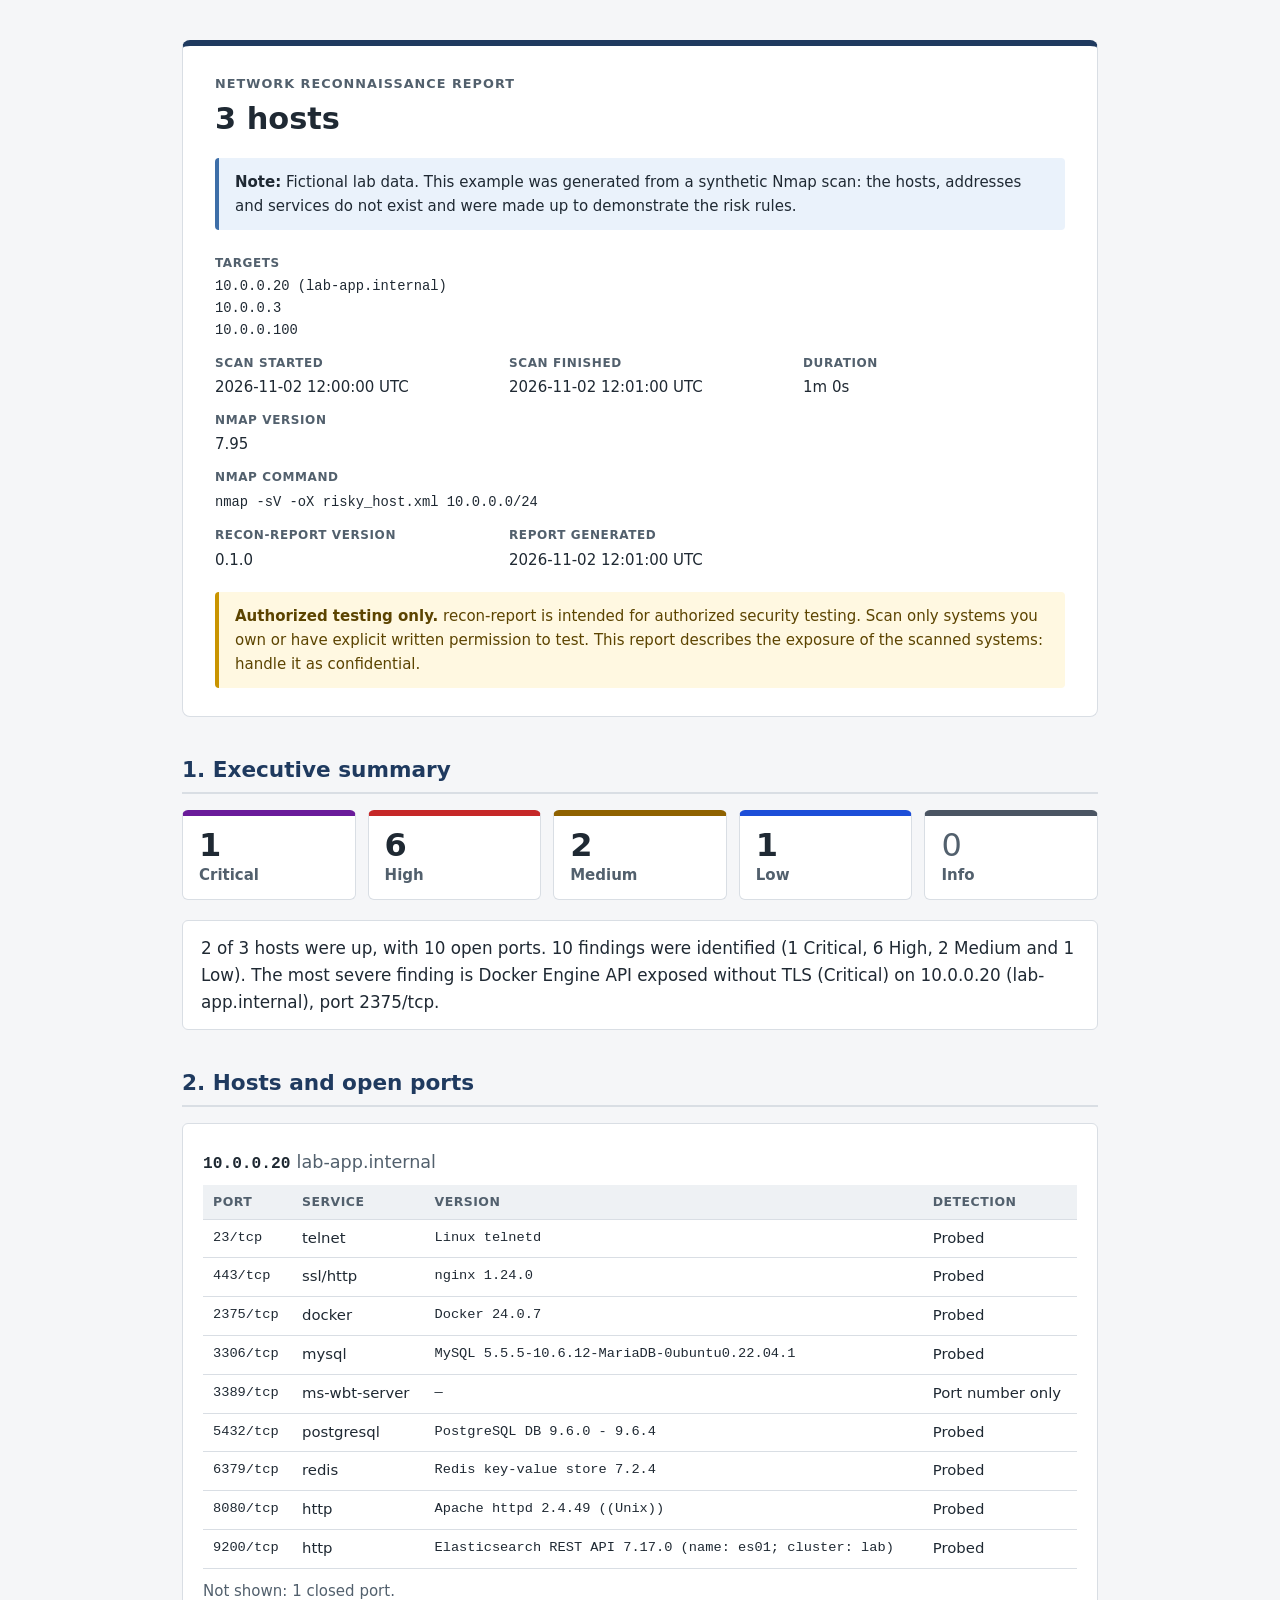
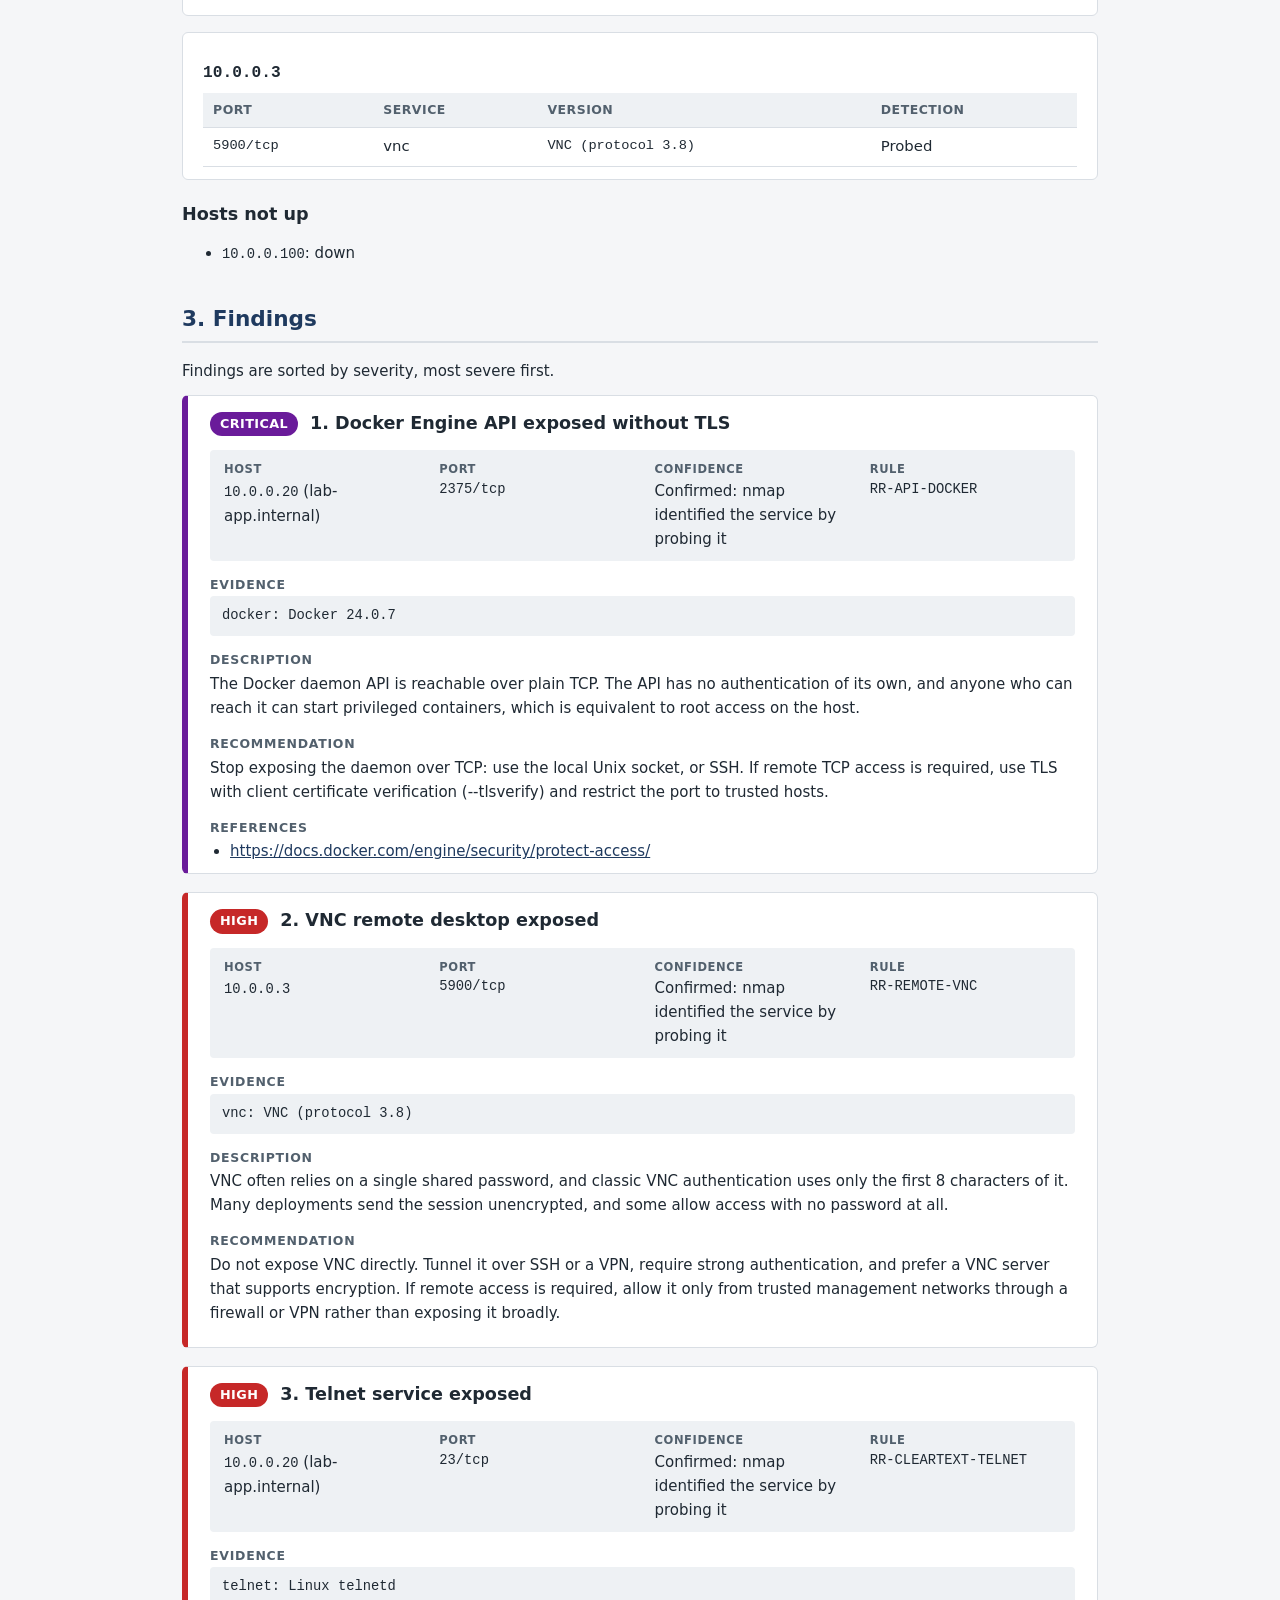
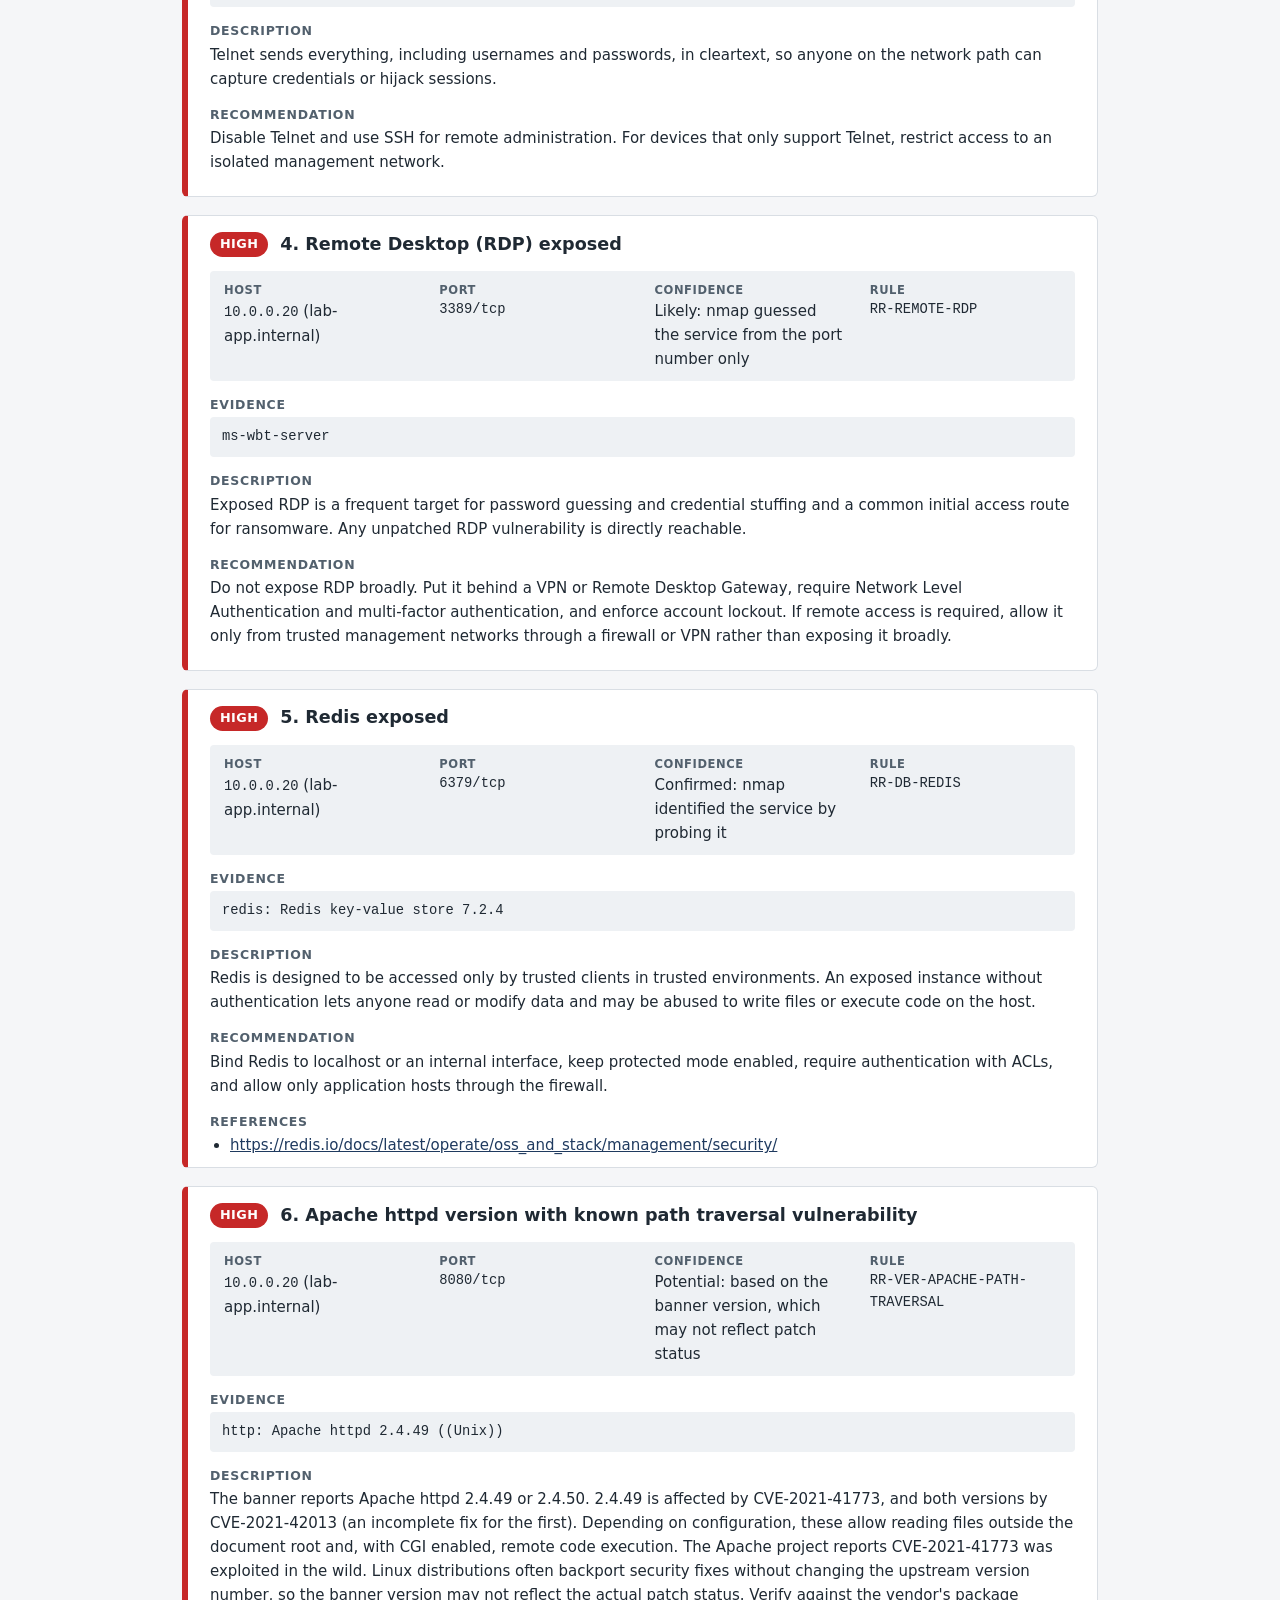
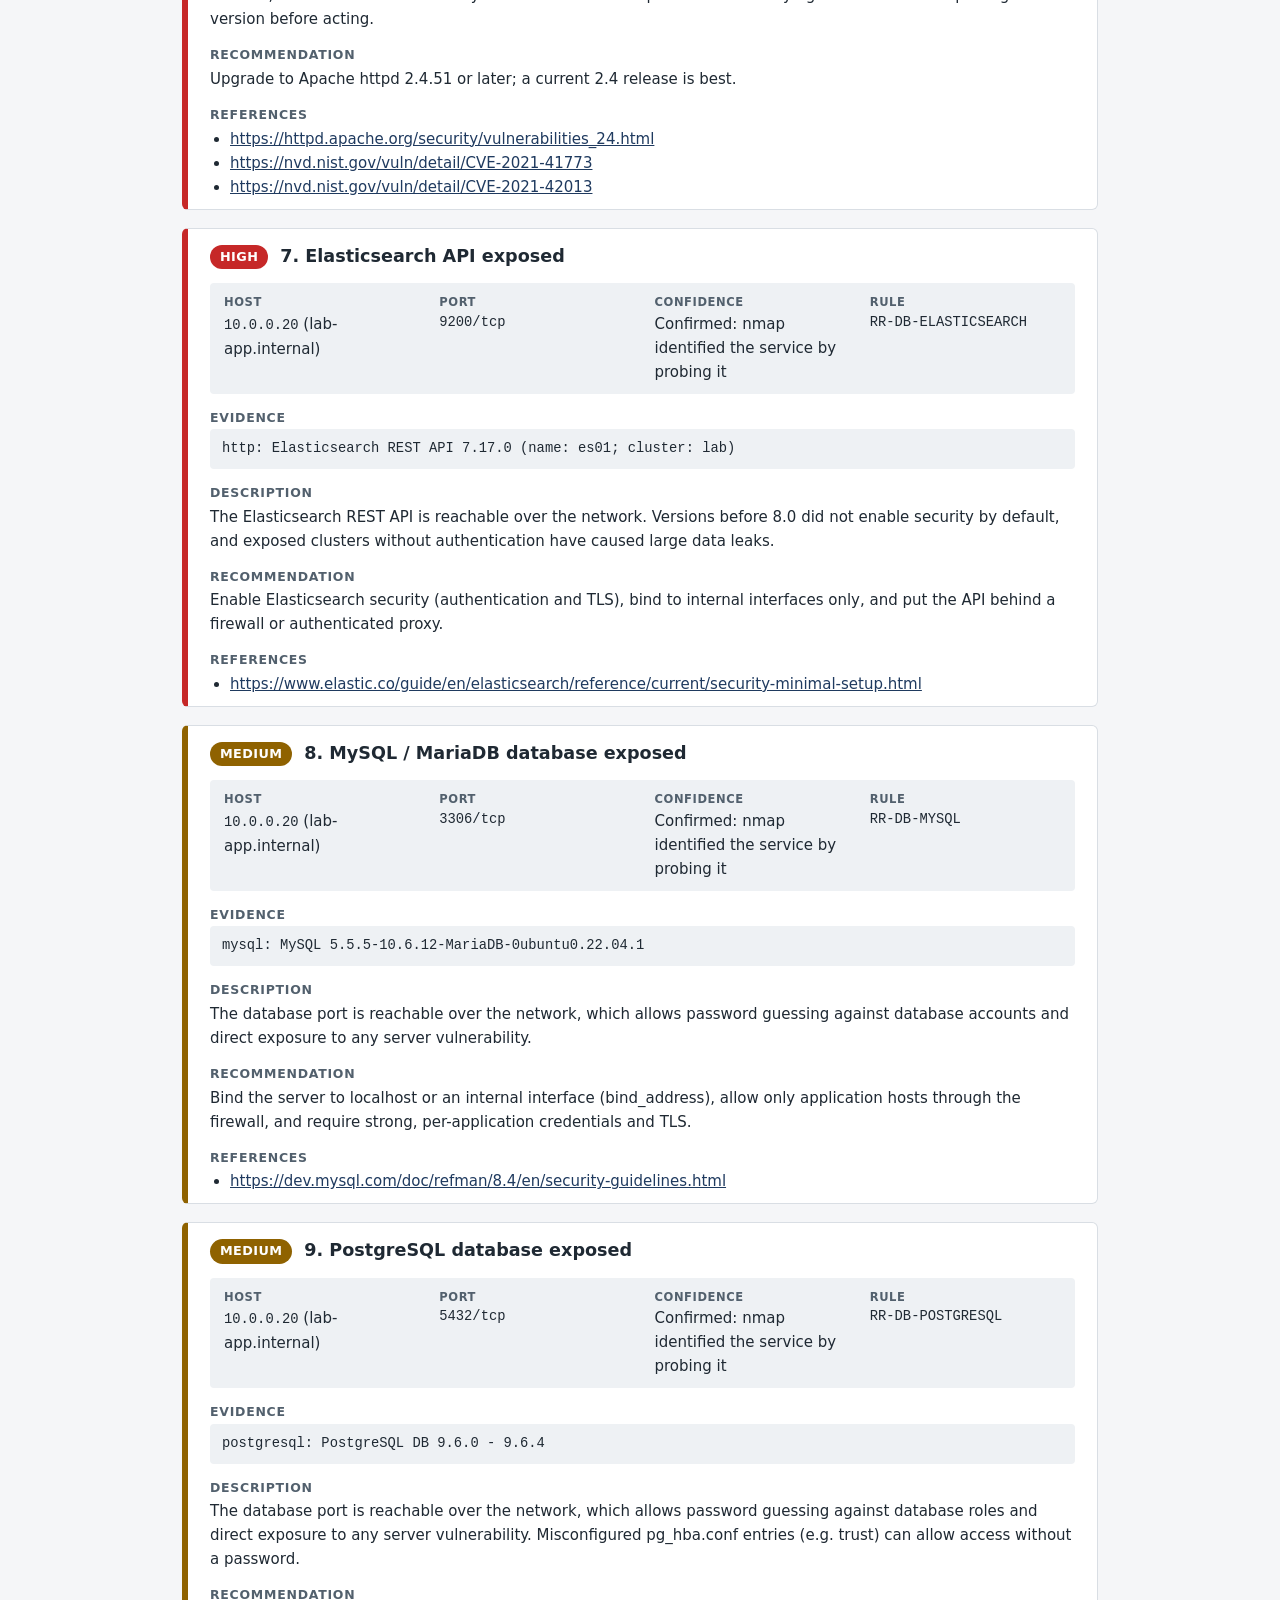
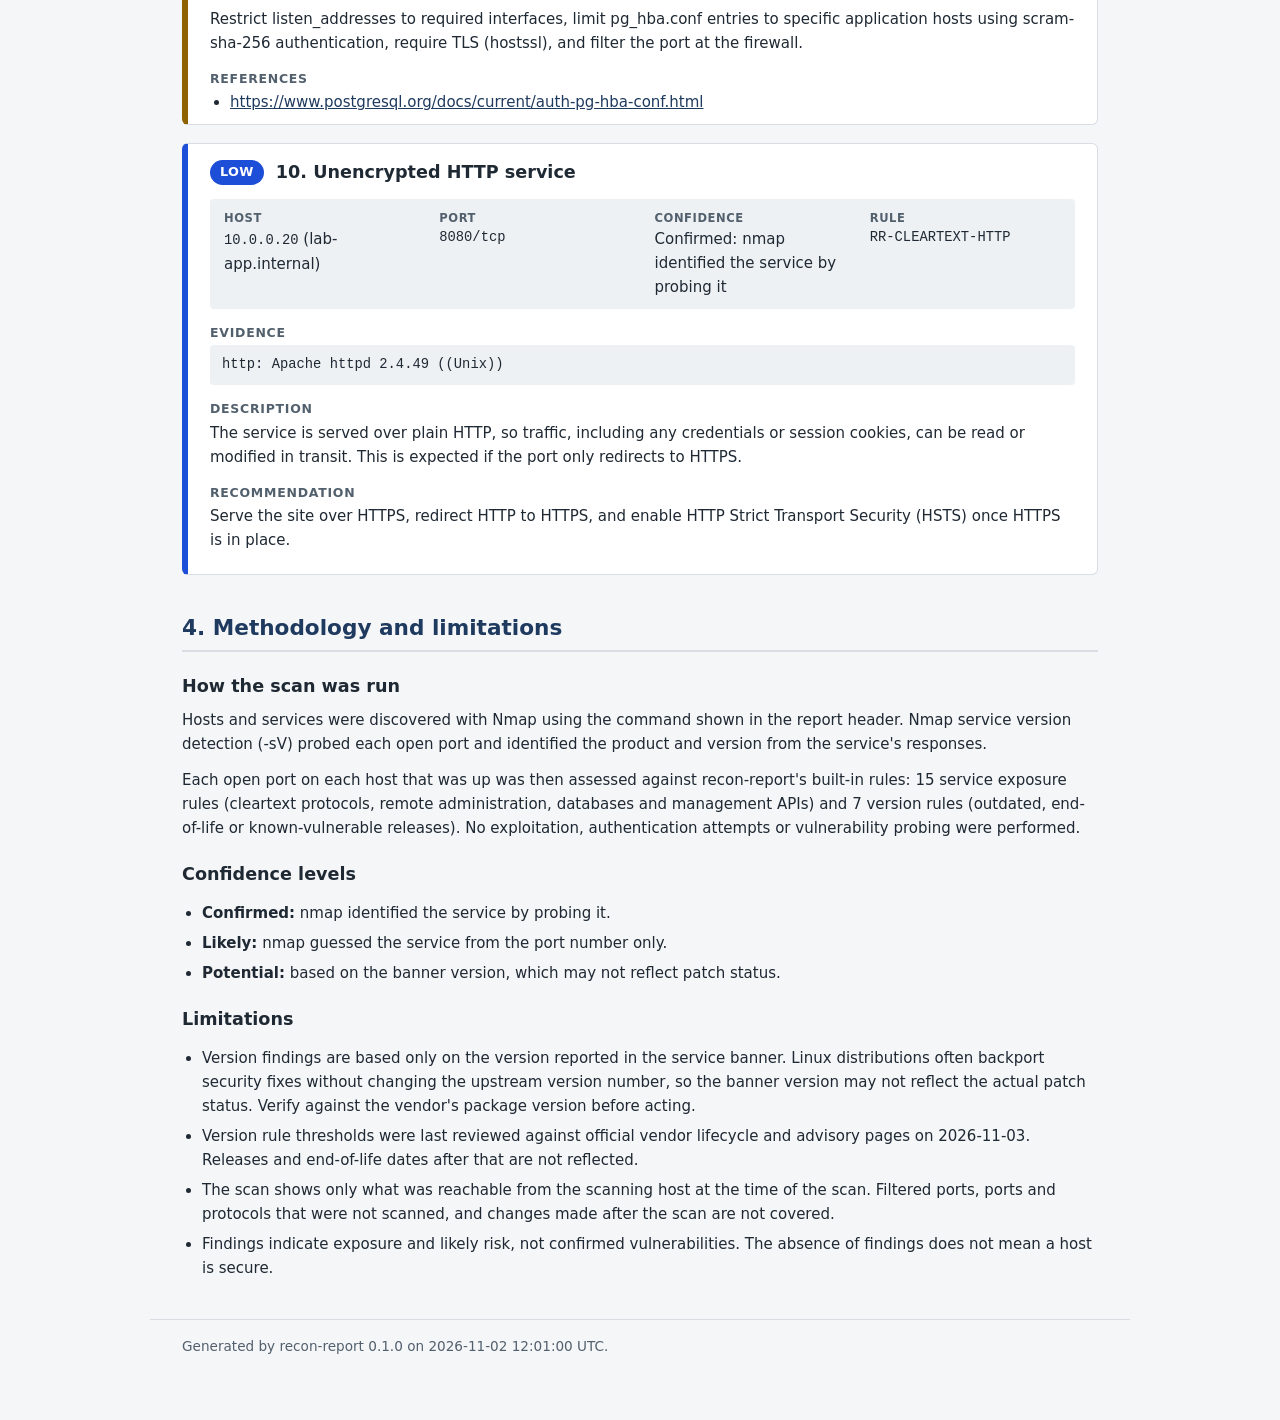
==== examples/lab-risky-host.html @ 435e1bd8 "feat: add HTML and Markdown reports and report command Render a scan and its risk assessment as a se" ====
<!DOCTYPE html>
<html lang="en">
<head>
<meta charset="utf-8">
<meta http-equiv="Content-Security-Policy" content="default-src &#39;none&#39;; style-src &#39;sha256-DXP6MhevRDz8Dhf+iFIzrWgMi08FsVygZ7uxfeqR2tk=&#39;; base-uri &#39;none&#39;; form-action &#39;none&#39;">
<meta name="referrer" content="no-referrer">
<meta name="viewport" content="width=device-width, initial-scale=1">
<meta name="color-scheme" content="light dark">
<meta name="generator" content="recon-report 0.1.0">
<title>Reconnaissance report: 3 hosts</title>
<style>/* recon-report HTML report. Inlined into the page and allowed by its CSP hash.
   No external fonts, images or imports: the report must stay self-contained.
   Severity colours meet WCAG AA contrast (4.5:1) against their badge text. */
:root {
  color-scheme: light;
  --bg: #f5f6f8;
  --surface: #ffffff;
  --text: #1f2933;
  --muted: #52606d;
  --border: #d9dee4;
  --subtle: #eef1f4;
  --accent: #1f3a5f;
  --note-bg: #eaf2fb;
  --note-border: #3d6ea8;
  --warn-bg: #fff8e1;
  --warn-border: #c99400;
  --warn-text: #5c4400;
  --on-sev: #ffffff;
  --sev-critical: #6a1b9a;
  --sev-high: #c62828;
  --sev-medium: #8f6200;
  --sev-low: #1d4ed8;
  --sev-info: #4b5563;
  --sans: system-ui, -apple-system, "Segoe UI", Roboto, "Helvetica Neue", Arial, sans-serif;
  --mono: ui-monospace, "Cascadia Mono", "SF Mono", Menlo, Consolas, "Liberation Mono", monospace;
}

@media screen and (prefers-color-scheme: dark) {
  :root {
    color-scheme: dark;
    --bg: #0f1419;
    --surface: #18202a;
    --text: #e6e9ed;
    --muted: #a3adb8;
    --border: #2e3a46;
    --subtle: #1f2934;
    --accent: #9cc3f0;
    --note-bg: #16283d;
    --note-border: #6f9fd8;
    --warn-bg: #2a2410;
    --warn-border: #c99400;
    --warn-text: #ffe08a;
    --on-sev: #111418;
    --sev-critical: #d6a3f5;
    --sev-high: #ff8a80;
    --sev-medium: #ffb74d;
    --sev-low: #8ab4f8;
    --sev-info: #b8c1cc;
  }
}

*, *::before, *::after { box-sizing: border-box; }

html { -webkit-text-size-adjust: 100%; }

body {
  margin: 0;
  background: var(--bg);
  color: var(--text);
  font: 15px/1.6 var(--sans);
}

.report {
  max-width: 980px;
  margin: 0 auto;
  padding: 40px 32px 24px;
}

h1, h2, h3, h4 { line-height: 1.25; margin: 0; }
h1 { font-size: 1.9rem; overflow-wrap: anywhere; }
h2 {
  font-size: 1.35rem;
  color: var(--accent);
  padding-bottom: 8px;
  margin: 40px 0 16px;
  border-bottom: 2px solid var(--border);
}
h3 { font-size: 1.1rem; margin: 24px 0 10px; overflow-wrap: anywhere; }
h4 {
  font-size: 0.78rem;
  text-transform: uppercase;
  letter-spacing: 0.06em;
  color: var(--muted);
  margin: 16px 0 4px;
}
p { margin: 0 0 12px; }
a { color: var(--accent); overflow-wrap: anywhere; }
code, .mono { font-family: var(--mono); font-size: 0.92em; }

.visually-hidden {
  position: absolute;
  width: 1px;
  height: 1px;
  overflow: hidden;
  clip: rect(0 0 0 0);
  white-space: nowrap;
}

/* Header ------------------------------------------------------------------ */
.report-header {
  background: var(--surface);
  border: 1px solid var(--border);
  border-top: 6px solid var(--accent);
  border-radius: 8px;
  padding: 28px 32px;
}
.eyebrow {
  margin: 0 0 6px;
  font-size: 0.8rem;
  font-weight: 600;
  letter-spacing: 0.08em;
  text-transform: uppercase;
  color: var(--muted);
}
.meta {
  display: grid;
  grid-template-columns: repeat(auto-fit, minmax(260px, 1fr));
  gap: 12px 32px;
  margin: 24px 0 0;
}
.meta div { min-width: 0; }
.meta .wide { grid-column: 1 / -1; }
.meta dt {
  font-size: 0.75rem;
  font-weight: 600;
  letter-spacing: 0.05em;
  text-transform: uppercase;
  color: var(--muted);
}
.meta dd { margin: 2px 0 0; overflow-wrap: anywhere; }
.plain { list-style: none; margin: 0; padding: 0; }

.notice {
  margin: 20px 0 0;
  padding: 12px 16px;
  border-left: 4px solid var(--note-border);
  background: var(--note-bg);
  border-radius: 4px;
  overflow-wrap: anywhere;
}
.notice-auth {
  border-left-color: var(--warn-border);
  background: var(--warn-bg);
  color: var(--warn-text);
}

/* Severity ---------------------------------------------------------------- */
.sev-critical { --sev: var(--sev-critical); }
.sev-high { --sev: var(--sev-high); }
.sev-medium { --sev: var(--sev-medium); }
.sev-low { --sev: var(--sev-low); }
.sev-info { --sev: var(--sev-info); }

.counts {
  display: grid;
  grid-template-columns: repeat(auto-fit, minmax(120px, 1fr));
  gap: 12px;
  list-style: none;
  margin: 0 0 20px;
  padding: 0;
}
.count-card {
  background: var(--surface);
  border: 1px solid var(--border);
  border-top: 6px solid var(--sev);
  border-radius: 6px;
  padding: 12px 16px;
}
.count {
  display: block;
  font-size: 2rem;
  font-weight: 700;
  line-height: 1.1;
}
.count-label { font-weight: 600; color: var(--muted); }
.count-card.is-zero .count { color: var(--muted); font-weight: 400; }

.badge {
  display: inline-block;
  flex: none;
  padding: 2px 10px;
  border-radius: 999px;
  background: var(--sev);
  color: var(--on-sev);
  font-size: 0.8rem;
  font-weight: 700;
  letter-spacing: 0.03em;
  text-transform: uppercase;
}

.summary {
  font-size: 1.05rem;
  background: var(--surface);
  border: 1px solid var(--border);
  border-radius: 6px;
  padding: 14px 18px;
  overflow-wrap: anywhere;
}

/* Hosts ------------------------------------------------------------------- */
.host {
  background: var(--surface);
  border: 1px solid var(--border);
  border-radius: 6px;
  padding: 4px 20px 12px;
  margin: 0 0 16px;
}
.hostnames { color: var(--muted); font-weight: 400; }
.table-wrap { overflow-x: auto; }
table { width: 100%; border-collapse: collapse; font-size: 0.93rem; }
th, td {
  text-align: left;
  vertical-align: top;
  padding: 7px 10px;
  border-bottom: 1px solid var(--border);
  overflow-wrap: break-word;
}
td.version { overflow-wrap: anywhere; }
th {
  background: var(--subtle);
  font-size: 0.78rem;
  letter-spacing: 0.04em;
  text-transform: uppercase;
  color: var(--muted);
}
td.nowrap { white-space: nowrap; overflow-wrap: normal; }
.not-shown, .empty { color: var(--muted); margin: 10px 0 0; }

/* Findings ---------------------------------------------------------------- */
.finding {
  background: var(--surface);
  border: 1px solid var(--border);
  border-left: 6px solid var(--sev);
  border-radius: 6px;
  padding: 16px 22px 10px;
  margin: 0 0 18px;
}
.finding-head { display: flex; align-items: center; gap: 12px; }
.finding-head h3 { margin: 0; }
.finding-meta {
  display: grid;
  grid-template-columns: repeat(auto-fit, minmax(190px, 1fr));
  gap: 8px 24px;
  margin: 14px 0 0;
  padding: 10px 14px;
  background: var(--subtle);
  border-radius: 4px;
}
.finding-meta div { min-width: 0; }
.finding-meta dt {
  font-size: 0.72rem;
  font-weight: 600;
  letter-spacing: 0.05em;
  text-transform: uppercase;
  color: var(--muted);
}
.finding-meta dd { margin: 0; overflow-wrap: anywhere; }
.evidence {
  margin: 0;
  padding: 8px 12px;
  background: var(--subtle);
  border-radius: 4px;
  white-space: pre-wrap;
  overflow-wrap: anywhere;
}
.references { margin: 0; padding-left: 20px; }

/* Methodology and footer -------------------------------------------------- */
.methodology ul { padding-left: 20px; }
.methodology li { margin-bottom: 6px; }

.report-footer {
  max-width: 980px;
  margin: 0 auto;
  padding: 16px 32px 40px;
  color: var(--muted);
  font-size: 0.85rem;
  border-top: 1px solid var(--border);
}

@media (max-width: 600px) {
  .report { padding: 20px 14px; }
  .report-header { padding: 20px; }
  .host { padding: 4px 10px 10px; }
  th, td { padding: 6px 5px; }
  .finding { padding: 14px 16px 8px; }
  .report-footer { padding: 16px 14px 32px; }
}

/* Print: light colours, no page-split cards, so "Save as PDF" gives a clean report. */
@page { margin: 16mm 14mm; }

@media print {
  body { background: #ffffff; font-size: 10.5pt; }
  .report { max-width: none; padding: 0; }
  .report-header, .host, .finding, .summary, .count-card {
    border-color: #c4cbd3;
    break-inside: avoid;
  }
  h2, h3, h4 { break-after: avoid; }
  tr { break-inside: avoid; }
  .badge, .count-card, .finding, .notice {
    -webkit-print-color-adjust: exact;
    print-color-adjust: exact;
  }
  a { color: inherit; text-decoration: none; }
  .report-footer { max-width: none; padding: 12px 0 0; }
}
</style>
</head>
<body>
<main class="report">

<header class="report-header">
<p class="eyebrow">Network reconnaissance report</p>
<h1>3 hosts</h1>
<p class="notice" role="note"><strong>Note:</strong> Fictional lab data. This example was generated from a synthetic Nmap scan: the hosts, addresses and services do not exist and were made up to demonstrate the risk rules.</p>
<dl class="meta">
<div class="wide"><dt>Targets</dt><dd>
<ul class="plain">
<li class="mono">10.0.0.20 (lab-app.internal)</li>
<li class="mono">10.0.0.3</li>
<li class="mono">10.0.0.100</li>
</ul>
</dd></div>
<div><dt>Scan started</dt><dd>2026-11-02 12:00:00 UTC</dd></div>
<div><dt>Scan finished</dt><dd>2026-11-02 12:01:00 UTC</dd></div>
<div><dt>Duration</dt><dd>1m 0s</dd></div>
<div><dt>Nmap version</dt><dd>7.95</dd></div>
<div class="wide"><dt>Nmap command</dt><dd><code>nmap -sV -oX risky_host.xml 10.0.0.0/24</code></dd></div>
<div><dt>recon-report version</dt><dd>0.1.0</dd></div>
<div><dt>Report generated</dt><dd>2026-11-02 12:01:00 UTC</dd></div>
</dl>
<p class="notice notice-auth" role="note"><strong>Authorized testing only.</strong> recon-report is intended for authorized security testing. Scan only systems you own or have explicit written permission to test. This report describes the exposure of the scanned systems: handle it as confidential.</p>
</header>

<section id="summary" aria-labelledby="summary-title">
<h2 id="summary-title">1. Executive summary</h2>
<ul class="counts">
<li class="count-card sev-critical"><span class="count">1</span> <span class="count-label">Critical</span></li>
<li class="count-card sev-high"><span class="count">6</span> <span class="count-label">High</span></li>
<li class="count-card sev-medium"><span class="count">2</span> <span class="count-label">Medium</span></li>
<li class="count-card sev-low"><span class="count">1</span> <span class="count-label">Low</span></li>
<li class="count-card sev-info is-zero"><span class="count">0</span> <span class="count-label">Info</span></li>
</ul>
<p class="summary">2 of 3 hosts were up, with 10 open ports. 10 findings were identified (1 Critical, 6 High, 2 Medium and 1 Low). The most severe finding is Docker Engine API exposed without TLS (Critical) on 10.0.0.20 (lab-app.internal), port 2375/tcp.</p>
</section>

<section id="hosts" aria-labelledby="hosts-title">
<h2 id="hosts-title">2. Hosts and open ports</h2>
<article class="host">
<h3><span class="mono">10.0.0.20</span> <span class="hostnames">lab-app.internal</span></h3>
<div class="table-wrap">
<table>
<caption class="visually-hidden">Open ports on 10.0.0.20 (lab-app.internal)</caption>
<thead><tr><th scope="col">Port</th><th scope="col">Service</th><th scope="col">Version</th><th scope="col">Detection</th></tr></thead>
<tbody>
<tr><td class="mono nowrap">23/tcp</td><td>telnet</td><td class="mono version">Linux telnetd</td><td>Probed</td></tr>
<tr><td class="mono nowrap">443/tcp</td><td>ssl/http</td><td class="mono version">nginx 1.24.0</td><td>Probed</td></tr>
<tr><td class="mono nowrap">2375/tcp</td><td>docker</td><td class="mono version">Docker 24.0.7</td><td>Probed</td></tr>
<tr><td class="mono nowrap">3306/tcp</td><td>mysql</td><td class="mono version">MySQL 5.5.5-10.6.12-MariaDB-0ubuntu0.22.04.1</td><td>Probed</td></tr>
<tr><td class="mono nowrap">3389/tcp</td><td>ms-wbt-server</td><td class="mono version">—</td><td>Port number only</td></tr>
<tr><td class="mono nowrap">5432/tcp</td><td>postgresql</td><td class="mono version">PostgreSQL DB 9.6.0 - 9.6.4</td><td>Probed</td></tr>
<tr><td class="mono nowrap">6379/tcp</td><td>redis</td><td class="mono version">Redis key-value store 7.2.4</td><td>Probed</td></tr>
<tr><td class="mono nowrap">8080/tcp</td><td>http</td><td class="mono version">Apache httpd 2.4.49 ((Unix))</td><td>Probed</td></tr>
<tr><td class="mono nowrap">9200/tcp</td><td>http</td><td class="mono version">Elasticsearch REST API 7.17.0 (name: es01; cluster: lab)</td><td>Probed</td></tr>
</tbody>
</table>
</div>
<p class="not-shown">Not shown: 1 closed port.</p>
</article>
<article class="host">
<h3><span class="mono">10.0.0.3</span></h3>
<div class="table-wrap">
<table>
<caption class="visually-hidden">Open ports on 10.0.0.3</caption>
<thead><tr><th scope="col">Port</th><th scope="col">Service</th><th scope="col">Version</th><th scope="col">Detection</th></tr></thead>
<tbody>
<tr><td class="mono nowrap">5900/tcp</td><td>vnc</td><td class="mono version">VNC (protocol 3.8)</td><td>Probed</td></tr>
</tbody>
</table>
</div>
</article>
<h3>Hosts not up</h3>
<ul>
<li><span class="mono">10.0.0.100</span>: down</li>
</ul>
</section>

<section id="findings" aria-labelledby="findings-title">
<h2 id="findings-title">3. Findings</h2>
<p>Findings are sorted by severity, most severe first.</p>
<article class="finding sev-critical" id="finding-1">
<div class="finding-head">
<span class="badge">Critical</span>
<h3>1. Docker Engine API exposed without TLS</h3>
</div>
<dl class="finding-meta">
<div><dt>Host</dt><dd><span class="mono">10.0.0.20</span> (lab-app.internal)</dd></div>
<div><dt>Port</dt><dd class="mono">2375/tcp</dd></div>
<div><dt>Confidence</dt><dd>Confirmed: nmap identified the service by probing it</dd></div>
<div><dt>Rule</dt><dd class="mono">RR-API-DOCKER</dd></div>
</dl>
<h4>Evidence</h4>
<pre class="evidence"><code>docker: Docker 24.0.7</code></pre>
<h4>Description</h4>
<p>The Docker daemon API is reachable over plain TCP. The API has no authentication of its own, and anyone who can reach it can start privileged containers, which is equivalent to root access on the host.</p>
<h4>Recommendation</h4>
<p>Stop exposing the daemon over TCP: use the local Unix socket, or SSH. If remote TCP access is required, use TLS with client certificate verification (--tlsverify) and restrict the port to trusted hosts.</p>
<h4>References</h4>
<ul class="references">
<li><a href="https://docs.docker.com/engine/security/protect-access/" rel="noopener noreferrer">https://docs.docker.com/engine/security/protect-access/</a></li>
</ul>
</article>
<article class="finding sev-high" id="finding-2">
<div class="finding-head">
<span class="badge">High</span>
<h3>2. VNC remote desktop exposed</h3>
</div>
<dl class="finding-meta">
<div><dt>Host</dt><dd><span class="mono">10.0.0.3</span></dd></div>
<div><dt>Port</dt><dd class="mono">5900/tcp</dd></div>
<div><dt>Confidence</dt><dd>Confirmed: nmap identified the service by probing it</dd></div>
<div><dt>Rule</dt><dd class="mono">RR-REMOTE-VNC</dd></div>
</dl>
<h4>Evidence</h4>
<pre class="evidence"><code>vnc: VNC (protocol 3.8)</code></pre>
<h4>Description</h4>
<p>VNC often relies on a single shared password, and classic VNC authentication uses only the first 8 characters of it. Many deployments send the session unencrypted, and some allow access with no password at all.</p>
<h4>Recommendation</h4>
<p>Do not expose VNC directly. Tunnel it over SSH or a VPN, require strong authentication, and prefer a VNC server that supports encryption. If remote access is required, allow it only from trusted management networks through a firewall or VPN rather than exposing it broadly.</p>
</article>
<article class="finding sev-high" id="finding-3">
<div class="finding-head">
<span class="badge">High</span>
<h3>3. Telnet service exposed</h3>
</div>
<dl class="finding-meta">
<div><dt>Host</dt><dd><span class="mono">10.0.0.20</span> (lab-app.internal)</dd></div>
<div><dt>Port</dt><dd class="mono">23/tcp</dd></div>
<div><dt>Confidence</dt><dd>Confirmed: nmap identified the service by probing it</dd></div>
<div><dt>Rule</dt><dd class="mono">RR-CLEARTEXT-TELNET</dd></div>
</dl>
<h4>Evidence</h4>
<pre class="evidence"><code>telnet: Linux telnetd</code></pre>
<h4>Description</h4>
<p>Telnet sends everything, including usernames and passwords, in cleartext, so anyone on the network path can capture credentials or hijack sessions.</p>
<h4>Recommendation</h4>
<p>Disable Telnet and use SSH for remote administration. For devices that only support Telnet, restrict access to an isolated management network.</p>
</article>
<article class="finding sev-high" id="finding-4">
<div class="finding-head">
<span class="badge">High</span>
<h3>4. Remote Desktop (RDP) exposed</h3>
</div>
<dl class="finding-meta">
<div><dt>Host</dt><dd><span class="mono">10.0.0.20</span> (lab-app.internal)</dd></div>
<div><dt>Port</dt><dd class="mono">3389/tcp</dd></div>
<div><dt>Confidence</dt><dd>Likely: nmap guessed the service from the port number only</dd></div>
<div><dt>Rule</dt><dd class="mono">RR-REMOTE-RDP</dd></div>
</dl>
<h4>Evidence</h4>
<pre class="evidence"><code>ms-wbt-server</code></pre>
<h4>Description</h4>
<p>Exposed RDP is a frequent target for password guessing and credential stuffing and a common initial access route for ransomware. Any unpatched RDP vulnerability is directly reachable.</p>
<h4>Recommendation</h4>
<p>Do not expose RDP broadly. Put it behind a VPN or Remote Desktop Gateway, require Network Level Authentication and multi-factor authentication, and enforce account lockout. If remote access is required, allow it only from trusted management networks through a firewall or VPN rather than exposing it broadly.</p>
</article>
<article class="finding sev-high" id="finding-5">
<div class="finding-head">
<span class="badge">High</span>
<h3>5. Redis exposed</h3>
</div>
<dl class="finding-meta">
<div><dt>Host</dt><dd><span class="mono">10.0.0.20</span> (lab-app.internal)</dd></div>
<div><dt>Port</dt><dd class="mono">6379/tcp</dd></div>
<div><dt>Confidence</dt><dd>Confirmed: nmap identified the service by probing it</dd></div>
<div><dt>Rule</dt><dd class="mono">RR-DB-REDIS</dd></div>
</dl>
<h4>Evidence</h4>
<pre class="evidence"><code>redis: Redis key-value store 7.2.4</code></pre>
<h4>Description</h4>
<p>Redis is designed to be accessed only by trusted clients in trusted environments. An exposed instance without authentication lets anyone read or modify data and may be abused to write files or execute code on the host.</p>
<h4>Recommendation</h4>
<p>Bind Redis to localhost or an internal interface, keep protected mode enabled, require authentication with ACLs, and allow only application hosts through the firewall.</p>
<h4>References</h4>
<ul class="references">
<li><a href="https://redis.io/docs/latest/operate/oss_and_stack/management/security/" rel="noopener noreferrer">https://redis.io/docs/latest/operate/oss_and_stack/management/security/</a></li>
</ul>
</article>
<article class="finding sev-high" id="finding-6">
<div class="finding-head">
<span class="badge">High</span>
<h3>6. Apache httpd version with known path traversal vulnerability</h3>
</div>
<dl class="finding-meta">
<div><dt>Host</dt><dd><span class="mono">10.0.0.20</span> (lab-app.internal)</dd></div>
<div><dt>Port</dt><dd class="mono">8080/tcp</dd></div>
<div><dt>Confidence</dt><dd>Potential: based on the banner version, which may not reflect patch status</dd></div>
<div><dt>Rule</dt><dd class="mono">RR-VER-APACHE-PATH-TRAVERSAL</dd></div>
</dl>
<h4>Evidence</h4>
<pre class="evidence"><code>http: Apache httpd 2.4.49 ((Unix))</code></pre>
<h4>Description</h4>
<p>The banner reports Apache httpd 2.4.49 or 2.4.50. 2.4.49 is affected by CVE-2021-41773, and both versions by CVE-2021-42013 (an incomplete fix for the first). Depending on configuration, these allow reading files outside the document root and, with CGI enabled, remote code execution. The Apache project reports CVE-2021-41773 was exploited in the wild. Linux distributions often backport security fixes without changing the upstream version number, so the banner version may not reflect the actual patch status. Verify against the vendor&#39;s package version before acting.</p>
<h4>Recommendation</h4>
<p>Upgrade to Apache httpd 2.4.51 or later; a current 2.4 release is best.</p>
<h4>References</h4>
<ul class="references">
<li><a href="https://httpd.apache.org/security/vulnerabilities_24.html" rel="noopener noreferrer">https://httpd.apache.org/security/vulnerabilities_24.html</a></li>
<li><a href="https://nvd.nist.gov/vuln/detail/CVE-2021-41773" rel="noopener noreferrer">https://nvd.nist.gov/vuln/detail/CVE-2021-41773</a></li>
<li><a href="https://nvd.nist.gov/vuln/detail/CVE-2021-42013" rel="noopener noreferrer">https://nvd.nist.gov/vuln/detail/CVE-2021-42013</a></li>
</ul>
</article>
<article class="finding sev-high" id="finding-7">
<div class="finding-head">
<span class="badge">High</span>
<h3>7. Elasticsearch API exposed</h3>
</div>
<dl class="finding-meta">
<div><dt>Host</dt><dd><span class="mono">10.0.0.20</span> (lab-app.internal)</dd></div>
<div><dt>Port</dt><dd class="mono">9200/tcp</dd></div>
<div><dt>Confidence</dt><dd>Confirmed: nmap identified the service by probing it</dd></div>
<div><dt>Rule</dt><dd class="mono">RR-DB-ELASTICSEARCH</dd></div>
</dl>
<h4>Evidence</h4>
<pre class="evidence"><code>http: Elasticsearch REST API 7.17.0 (name: es01; cluster: lab)</code></pre>
<h4>Description</h4>
<p>The Elasticsearch REST API is reachable over the network. Versions before 8.0 did not enable security by default, and exposed clusters without authentication have caused large data leaks.</p>
<h4>Recommendation</h4>
<p>Enable Elasticsearch security (authentication and TLS), bind to internal interfaces only, and put the API behind a firewall or authenticated proxy.</p>
<h4>References</h4>
<ul class="references">
<li><a href="https://www.elastic.co/guide/en/elasticsearch/reference/current/security-minimal-setup.html" rel="noopener noreferrer">https://www.elastic.co/guide/en/elasticsearch/reference/current/security-minimal-setup.html</a></li>
</ul>
</article>
<article class="finding sev-medium" id="finding-8">
<div class="finding-head">
<span class="badge">Medium</span>
<h3>8. MySQL / MariaDB database exposed</h3>
</div>
<dl class="finding-meta">
<div><dt>Host</dt><dd><span class="mono">10.0.0.20</span> (lab-app.internal)</dd></div>
<div><dt>Port</dt><dd class="mono">3306/tcp</dd></div>
<div><dt>Confidence</dt><dd>Confirmed: nmap identified the service by probing it</dd></div>
<div><dt>Rule</dt><dd class="mono">RR-DB-MYSQL</dd></div>
</dl>
<h4>Evidence</h4>
<pre class="evidence"><code>mysql: MySQL 5.5.5-10.6.12-MariaDB-0ubuntu0.22.04.1</code></pre>
<h4>Description</h4>
<p>The database port is reachable over the network, which allows password guessing against database accounts and direct exposure to any server vulnerability.</p>
<h4>Recommendation</h4>
<p>Bind the server to localhost or an internal interface (bind_address), allow only application hosts through the firewall, and require strong, per-application credentials and TLS.</p>
<h4>References</h4>
<ul class="references">
<li><a href="https://dev.mysql.com/doc/refman/8.4/en/security-guidelines.html" rel="noopener noreferrer">https://dev.mysql.com/doc/refman/8.4/en/security-guidelines.html</a></li>
</ul>
</article>
<article class="finding sev-medium" id="finding-9">
<div class="finding-head">
<span class="badge">Medium</span>
<h3>9. PostgreSQL database exposed</h3>
</div>
<dl class="finding-meta">
<div><dt>Host</dt><dd><span class="mono">10.0.0.20</span> (lab-app.internal)</dd></div>
<div><dt>Port</dt><dd class="mono">5432/tcp</dd></div>
<div><dt>Confidence</dt><dd>Confirmed: nmap identified the service by probing it</dd></div>
<div><dt>Rule</dt><dd class="mono">RR-DB-POSTGRESQL</dd></div>
</dl>
<h4>Evidence</h4>
<pre class="evidence"><code>postgresql: PostgreSQL DB 9.6.0 - 9.6.4</code></pre>
<h4>Description</h4>
<p>The database port is reachable over the network, which allows password guessing against database roles and direct exposure to any server vulnerability. Misconfigured pg_hba.conf entries (e.g. trust) can allow access without a password.</p>
<h4>Recommendation</h4>
<p>Restrict listen_addresses to required interfaces, limit pg_hba.conf entries to specific application hosts using scram-sha-256 authentication, require TLS (hostssl), and filter the port at the firewall.</p>
<h4>References</h4>
<ul class="references">
<li><a href="https://www.postgresql.org/docs/current/auth-pg-hba-conf.html" rel="noopener noreferrer">https://www.postgresql.org/docs/current/auth-pg-hba-conf.html</a></li>
</ul>
</article>
<article class="finding sev-low" id="finding-10">
<div class="finding-head">
<span class="badge">Low</span>
<h3>10. Unencrypted HTTP service</h3>
</div>
<dl class="finding-meta">
<div><dt>Host</dt><dd><span class="mono">10.0.0.20</span> (lab-app.internal)</dd></div>
<div><dt>Port</dt><dd class="mono">8080/tcp</dd></div>
<div><dt>Confidence</dt><dd>Confirmed: nmap identified the service by probing it</dd></div>
<div><dt>Rule</dt><dd class="mono">RR-CLEARTEXT-HTTP</dd></div>
</dl>
<h4>Evidence</h4>
<pre class="evidence"><code>http: Apache httpd 2.4.49 ((Unix))</code></pre>
<h4>Description</h4>
<p>The service is served over plain HTTP, so traffic, including any credentials or session cookies, can be read or modified in transit. This is expected if the port only redirects to HTTPS.</p>
<h4>Recommendation</h4>
<p>Serve the site over HTTPS, redirect HTTP to HTTPS, and enable HTTP Strict Transport Security (HSTS) once HTTPS is in place.</p>
</article>
</section>

<section id="methodology" class="methodology" aria-labelledby="methodology-title">
<h2 id="methodology-title">4. Methodology and limitations</h2>
<h3>How the scan was run</h3>
<p>Hosts and services were discovered with Nmap using the command shown in the report header. Nmap service version detection (-sV) probed each open port and identified the product and version from the service&#39;s responses.</p>
<p>Each open port on each host that was up was then assessed against recon-report's built-in rules: 15 service exposure rules (cleartext protocols, remote administration, databases and management APIs) and 7 version rules (outdated, end-of-life or known-vulnerable releases). No exploitation, authentication attempts or vulnerability probing were performed.</p>
<h3>Confidence levels</h3>
<ul>
<li><strong>Confirmed:</strong> nmap identified the service by probing it.</li>
<li><strong>Likely:</strong> nmap guessed the service from the port number only.</li>
<li><strong>Potential:</strong> based on the banner version, which may not reflect patch status.</li>
</ul>
<h3>Limitations</h3>
<ul>
<li>Version findings are based only on the version reported in the service banner. Linux distributions often backport security fixes without changing the upstream version number, so the banner version may not reflect the actual patch status. Verify against the vendor&#39;s package version before acting.</li>
<li>Version rule thresholds were last reviewed against official vendor lifecycle and advisory pages on 2026-11-03. Releases and end-of-life dates after that are not reflected.</li>
<li>The scan shows only what was reachable from the scanning host at the time of the scan. Filtered ports, ports and protocols that were not scanned, and changes made after the scan are not covered.</li>
<li>Findings indicate exposure and likely risk, not confirmed vulnerabilities. The absence of findings does not mean a host is secure.</li>
</ul>
</section>

</main>
<footer class="report-footer">
<p>Generated by recon-report 0.1.0 on 2026-11-02 12:01:00 UTC.</p>
</footer>
</body>
</html>
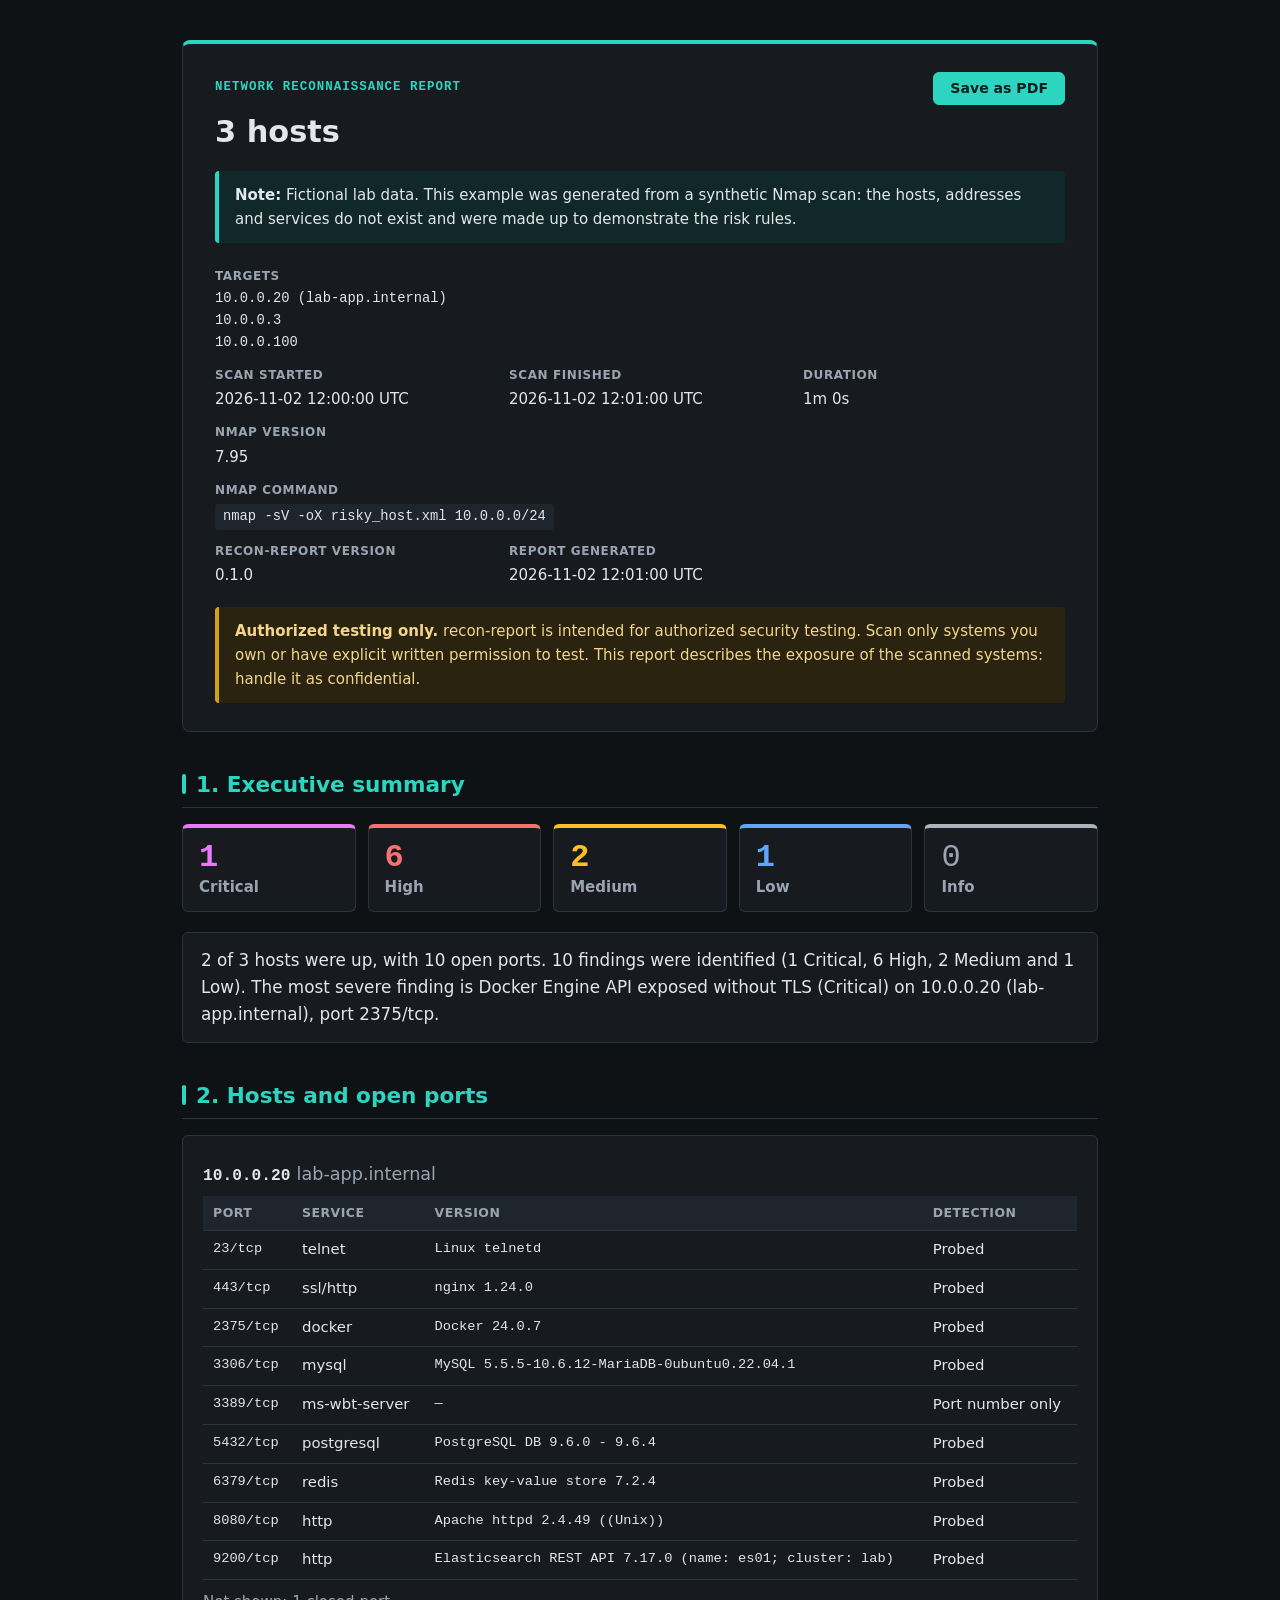
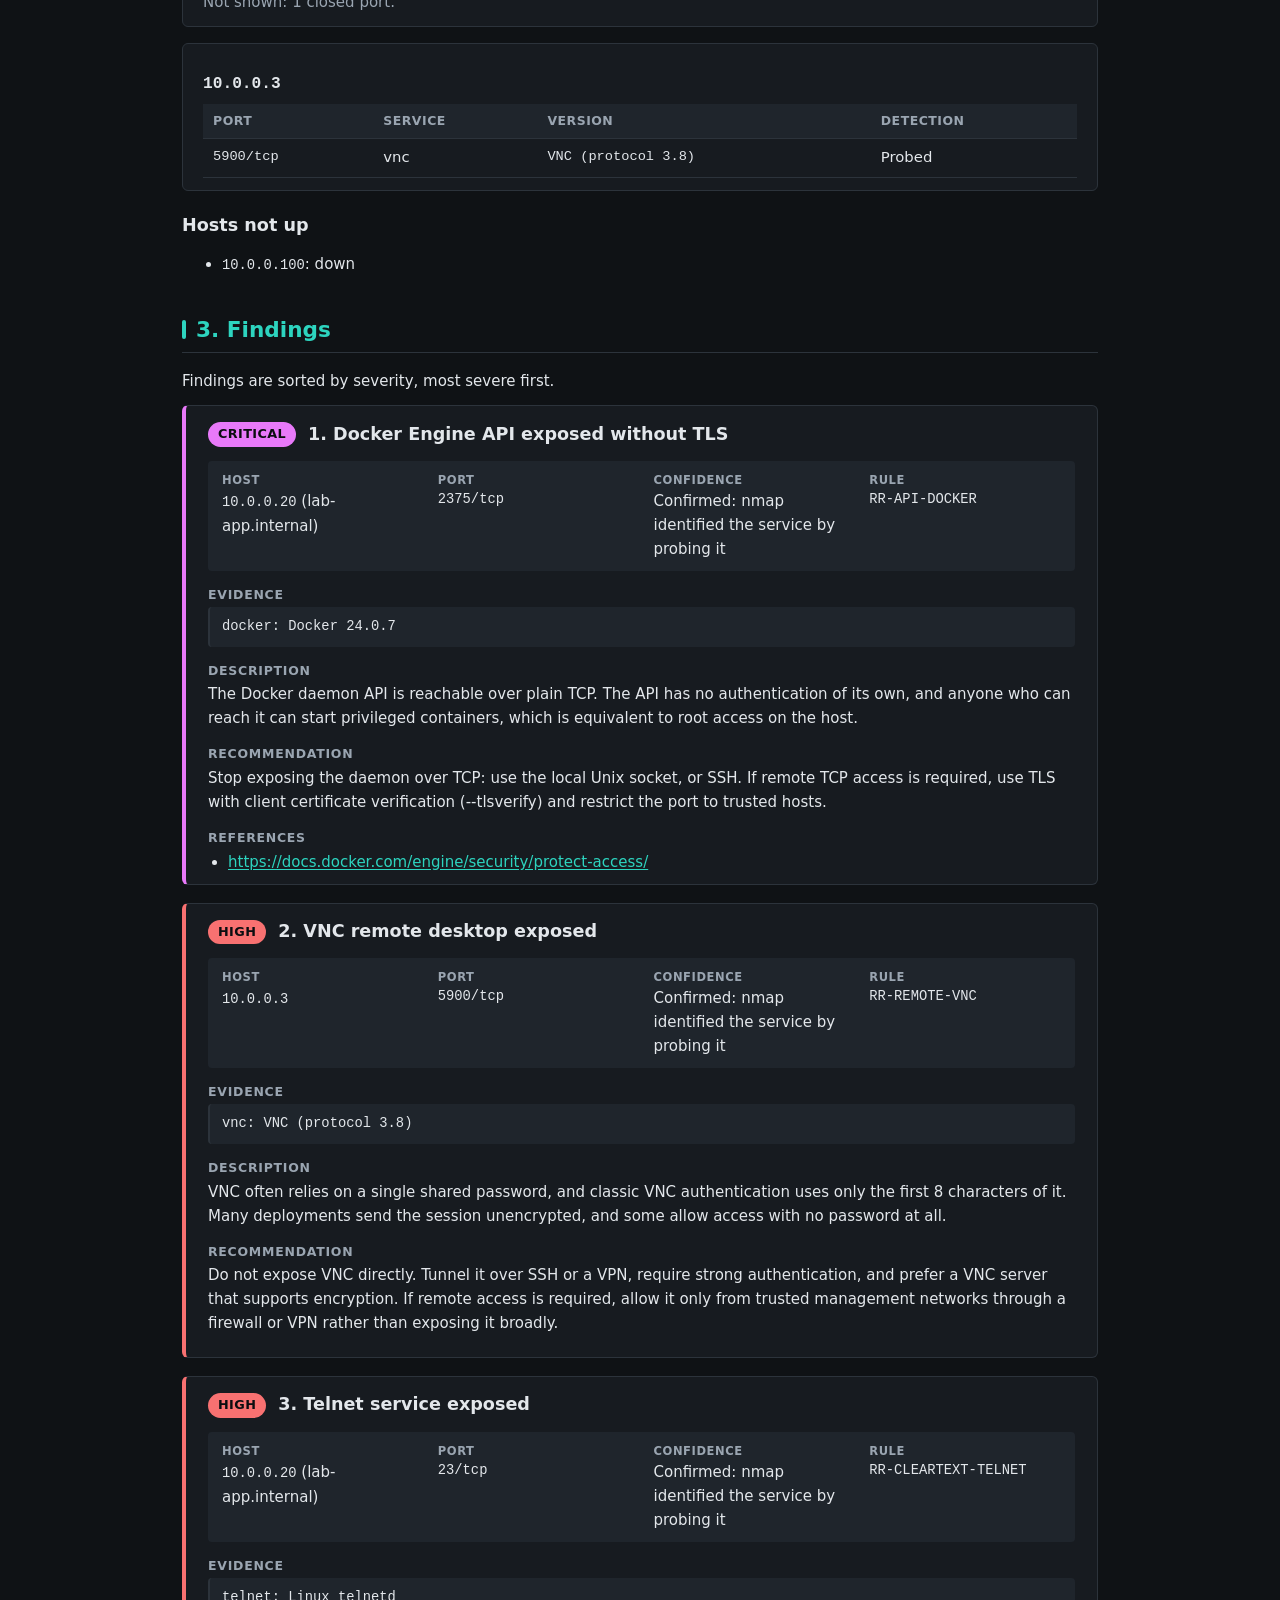
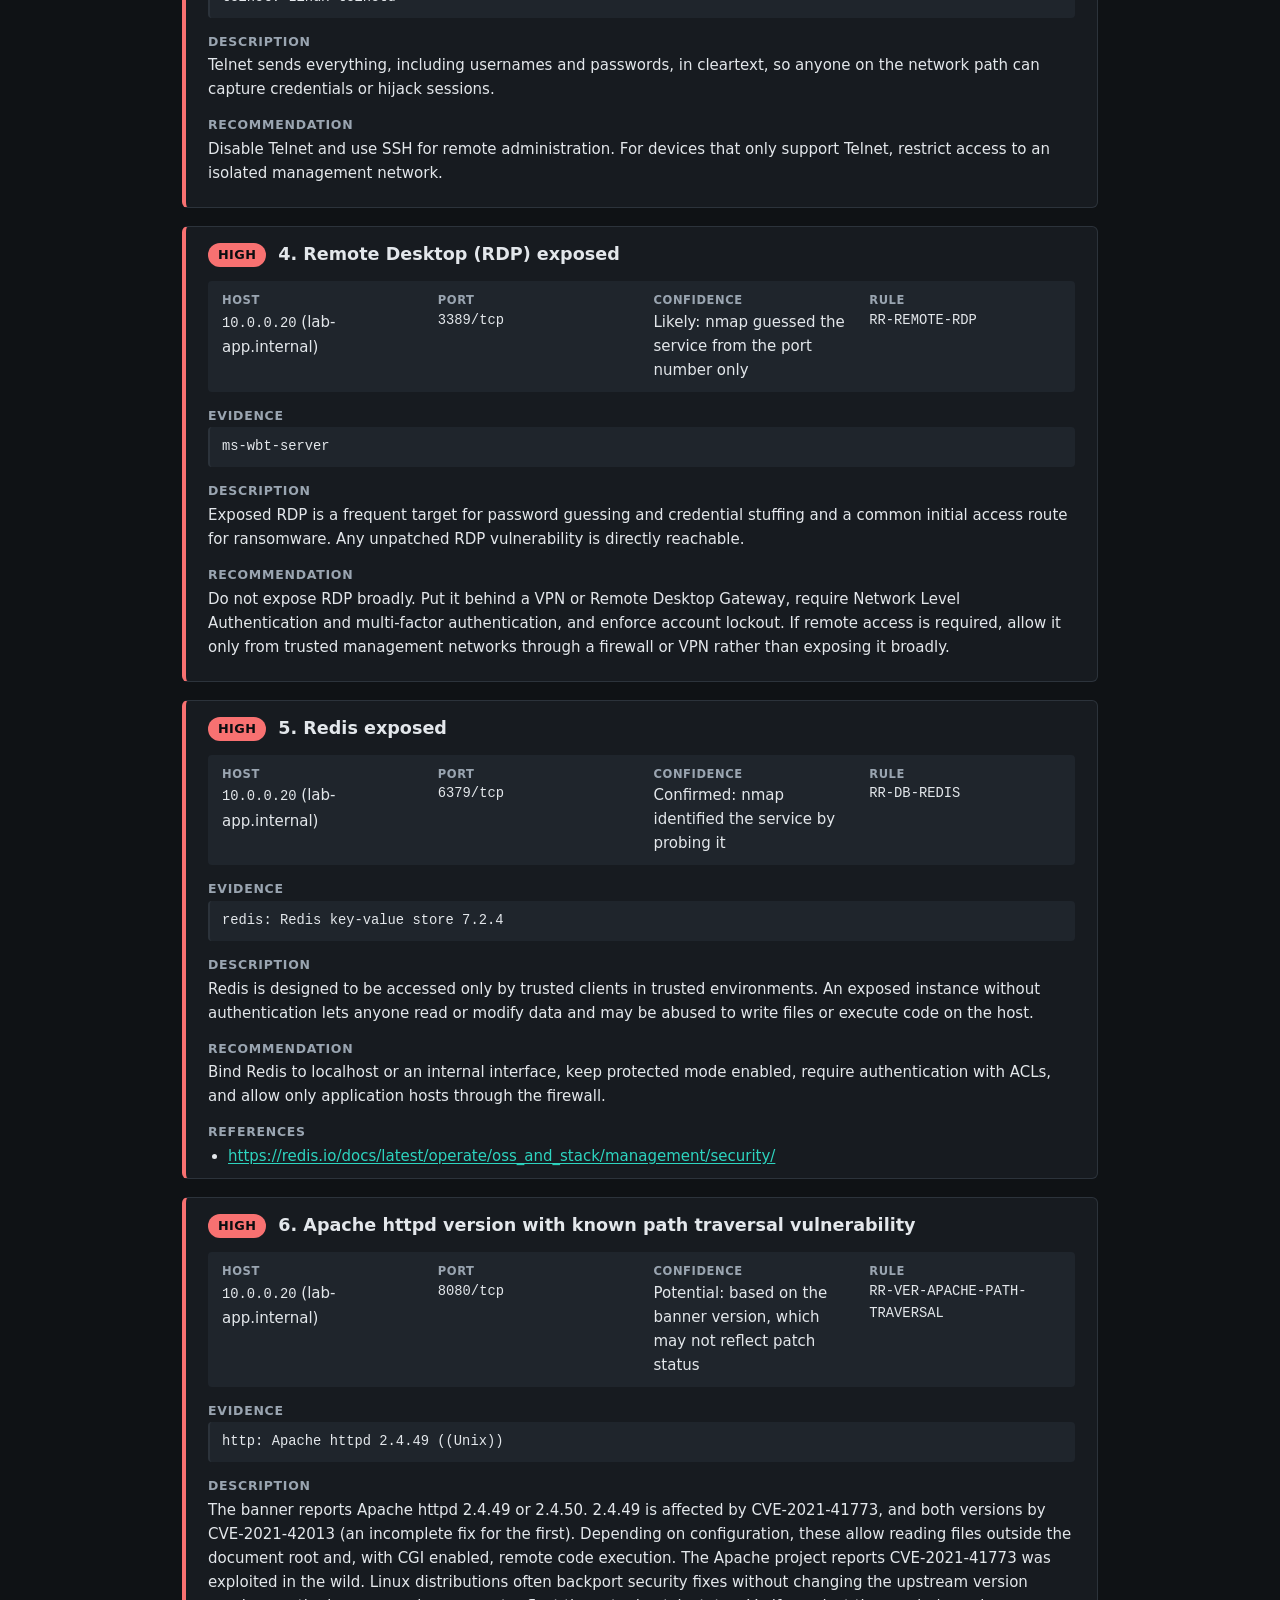
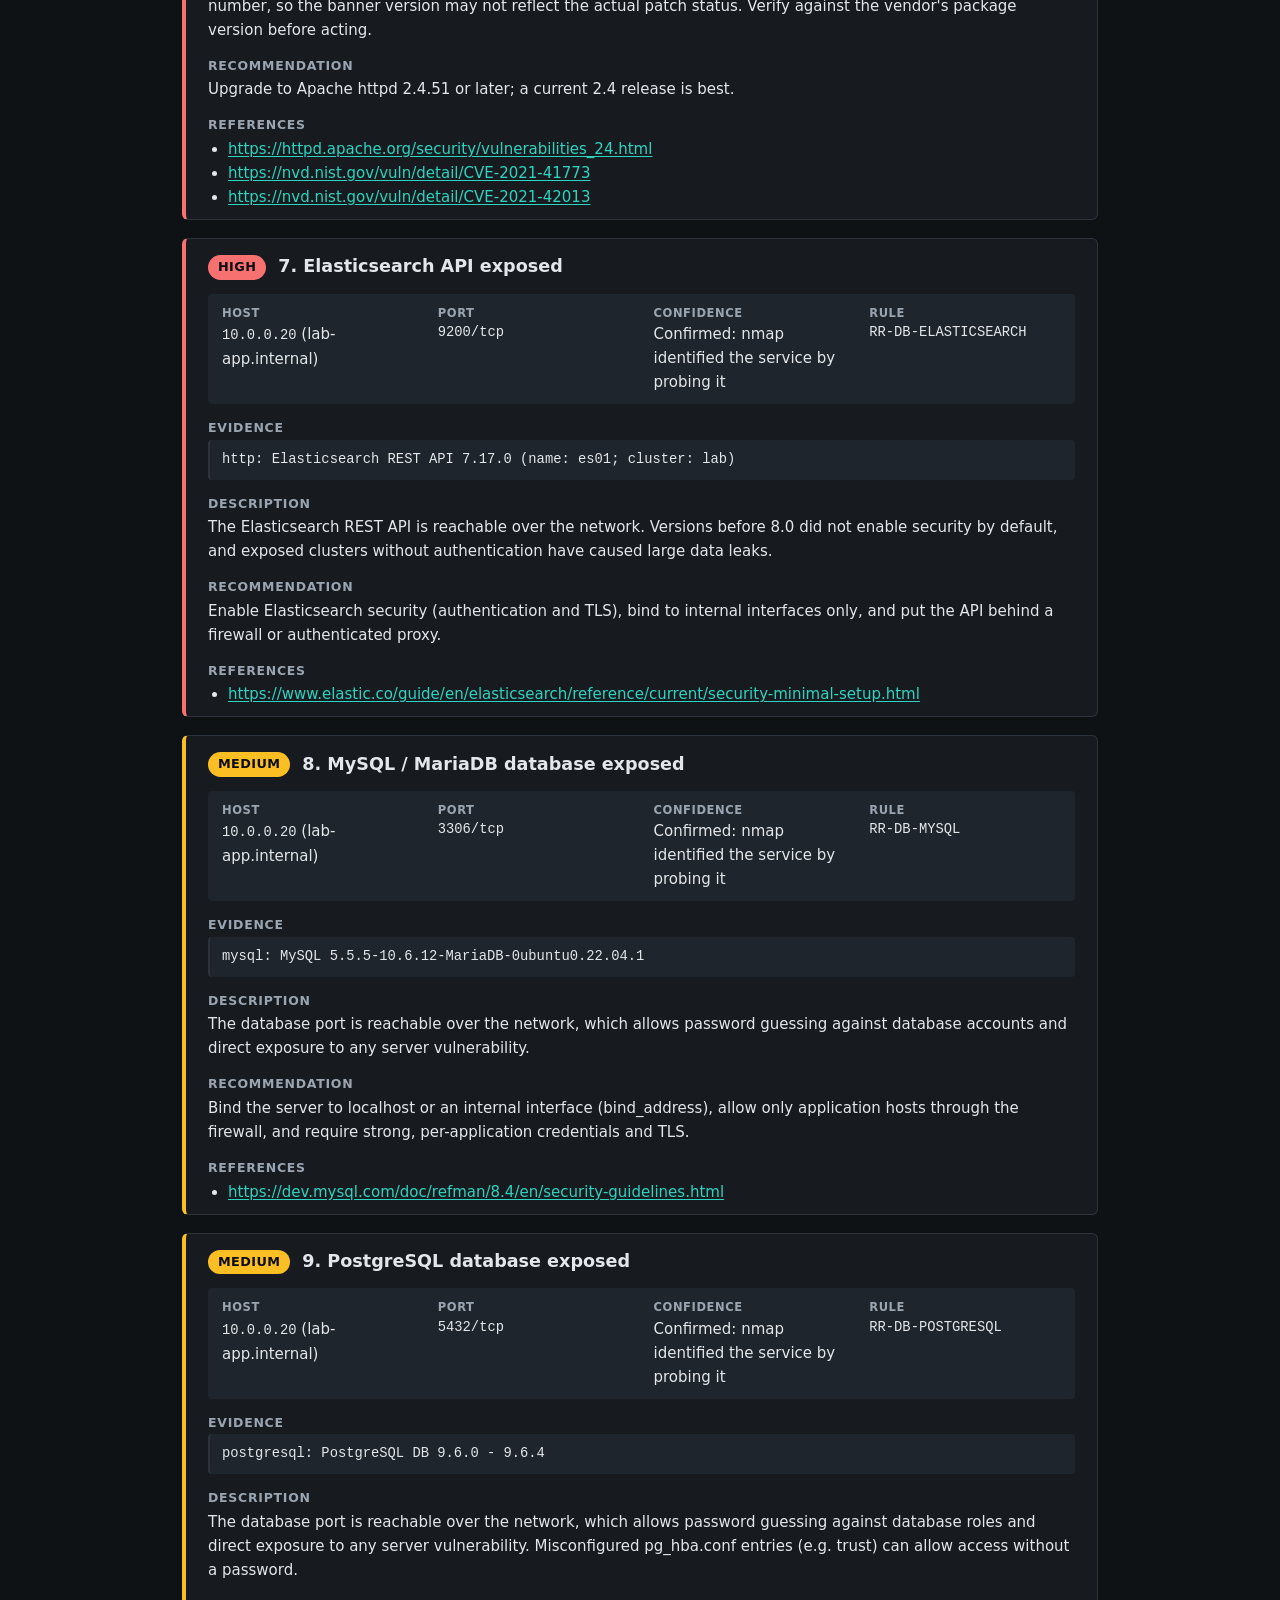
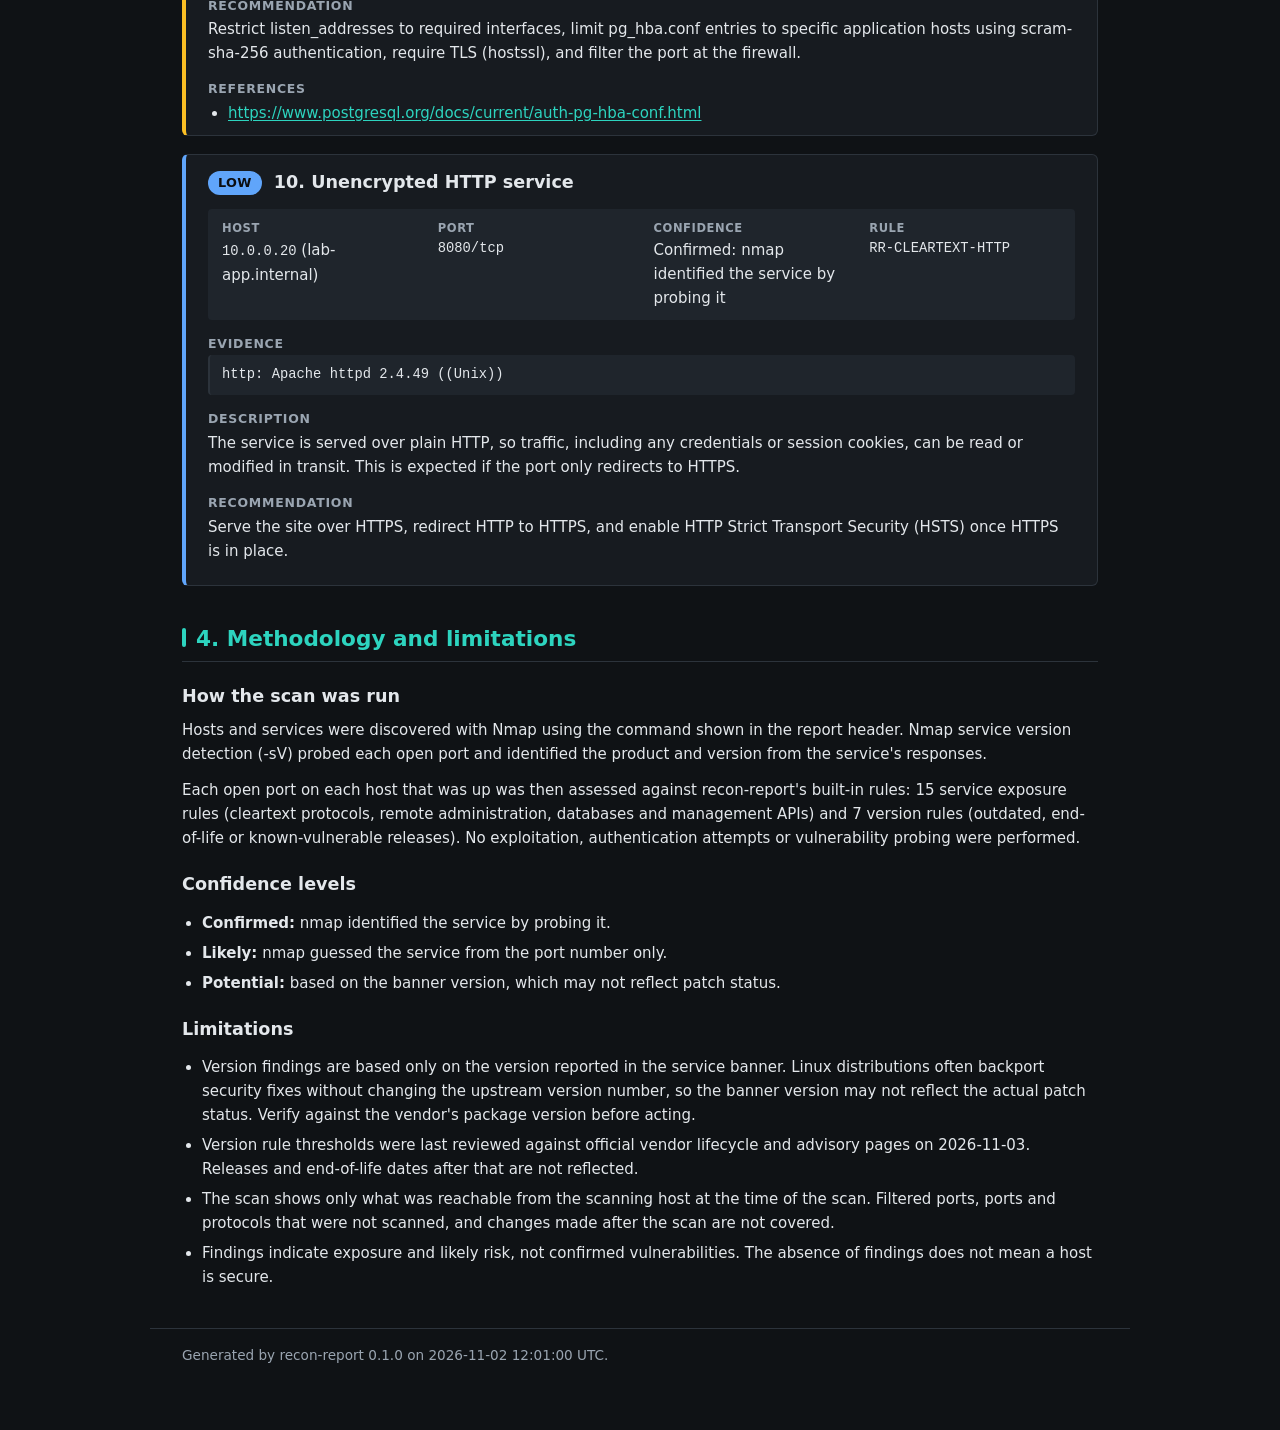
==== commit 950c0875: "feat: add dark theme and Save as PDF button to HTML report Restyle the HTML report with a dark secur" ====
--- a/examples/lab-risky-host.html
+++ b/examples/lab-risky-host.html
@@ -2,66 +2,47 @@
 <html lang="en">
 <head>
 <meta charset="utf-8">
-<meta http-equiv="Content-Security-Policy" content="default-src &#39;none&#39;; style-src &#39;sha256-DXP6MhevRDz8Dhf+iFIzrWgMi08FsVygZ7uxfeqR2tk=&#39;; base-uri &#39;none&#39;; form-action &#39;none&#39;">
+<meta http-equiv="Content-Security-Policy" content="default-src &#39;none&#39;; script-src &#39;sha256-NBhxNBDsXuO5CsjjZa/9HgEIsD6xH20i36ZnxQoJkMQ=&#39;; style-src &#39;sha256-JlO/eLNI6NIwWomg8ySMLS+W80wvdJ2799ZAvtfzW7Q=&#39;; base-uri &#39;none&#39;; form-action &#39;none&#39;">
 <meta name="referrer" content="no-referrer">
 <meta name="viewport" content="width=device-width, initial-scale=1">
-<meta name="color-scheme" content="light dark">
+<meta name="color-scheme" content="dark">
 <meta name="generator" content="recon-report 0.1.0">
 <title>Reconnaissance report: 3 hosts</title>
 <style>/* recon-report HTML report. Inlined into the page and allowed by its CSP hash.
    No external fonts, images or imports: the report must stay self-contained.
-   Severity colours meet WCAG AA contrast (4.5:1) against their badge text. */
+   The screen theme is always dark; print switches to a light palette to save ink.
+   tests/test_report.py checks every text/background pair meets WCAG AA (4.5:1)
+   in both palettes, so keep colours as #rrggbb tokens on :root. */
 :root {
-  color-scheme: light;
-  --bg: #f5f6f8;
-  --surface: #ffffff;
-  --text: #1f2933;
-  --muted: #52606d;
-  --border: #d9dee4;
-  --subtle: #eef1f4;
-  --accent: #1f3a5f;
-  --note-bg: #eaf2fb;
-  --note-border: #3d6ea8;
-  --warn-bg: #fff8e1;
-  --warn-border: #c99400;
-  --warn-text: #5c4400;
-  --on-sev: #ffffff;
-  --sev-critical: #6a1b9a;
-  --sev-high: #c62828;
-  --sev-medium: #8f6200;
-  --sev-low: #1d4ed8;
-  --sev-info: #4b5563;
+  color-scheme: dark;
+  --bg: #0f1215;
+  --surface: #171b20;
+  --subtle: #1f252c;
+  --text: #e3e7eb;
+  --muted: #9aa5b1;
+  --border: #2c333b;
+  --accent: #2dd4bf;
+  --on-accent: #06201d;
+  --note-bg: #10282a;
+  --note-border: #2dd4bf;
+  --warn-bg: #2a2310;
+  --warn-border: #d4a017;
+  --warn-text: #f3d58b;
+  --on-sev: #0b0d10;
+  --sev-critical: #e879f9;
+  --sev-high: #f87171;
+  --sev-medium: #fbbf24;
+  --sev-low: #60a5fa;
+  --sev-info: #aab4bf;
   --sans: system-ui, -apple-system, "Segoe UI", Roboto, "Helvetica Neue", Arial, sans-serif;
   --mono: ui-monospace, "Cascadia Mono", "SF Mono", Menlo, Consolas, "Liberation Mono", monospace;
 }
 
-@media screen and (prefers-color-scheme: dark) {
-  :root {
-    color-scheme: dark;
-    --bg: #0f1419;
-    --surface: #18202a;
-    --text: #e6e9ed;
-    --muted: #a3adb8;
-    --border: #2e3a46;
-    --subtle: #1f2934;
-    --accent: #9cc3f0;
-    --note-bg: #16283d;
-    --note-border: #6f9fd8;
-    --warn-bg: #2a2410;
-    --warn-border: #c99400;
-    --warn-text: #ffe08a;
-    --on-sev: #111418;
-    --sev-critical: #d6a3f5;
-    --sev-high: #ff8a80;
-    --sev-medium: #ffb74d;
-    --sev-low: #8ab4f8;
-    --sev-info: #b8c1cc;
-  }
-}
-
 *, *::before, *::after { box-sizing: border-box; }
 
 html { -webkit-text-size-adjust: 100%; }
+
+[hidden] { display: none !important; }
 
 body {
   margin: 0;
@@ -83,7 +64,17 @@
   color: var(--accent);
   padding-bottom: 8px;
   margin: 40px 0 16px;
-  border-bottom: 2px solid var(--border);
+  border-bottom: 1px solid var(--border);
+}
+h2::before {
+  content: "";
+  display: inline-block;
+  width: 4px;
+  height: 0.9em;
+  margin-right: 10px;
+  vertical-align: -0.08em;
+  border-radius: 2px;
+  background: var(--accent);
 }
 h3 { font-size: 1.1rem; margin: 24px 0 10px; overflow-wrap: anywhere; }
 h4 {
@@ -94,7 +85,7 @@
   margin: 16px 0 4px;
 }
 p { margin: 0 0 12px; }
-a { color: var(--accent); overflow-wrap: anywhere; }
+a { color: var(--accent); overflow-wrap: anywhere; text-underline-offset: 2px; }
 code, .mono { font-family: var(--mono); font-size: 0.92em; }
 
 .visually-hidden {
@@ -110,18 +101,39 @@
 .report-header {
   background: var(--surface);
   border: 1px solid var(--border);
-  border-top: 6px solid var(--accent);
+  border-top: 4px solid var(--accent);
   border-radius: 8px;
   padding: 28px 32px;
 }
+.header-top {
+  display: flex;
+  flex-wrap: wrap;
+  align-items: center;
+  justify-content: space-between;
+  gap: 10px 16px;
+  margin: 0 0 8px;
+}
 .eyebrow {
-  margin: 0 0 6px;
-  font-size: 0.8rem;
+  margin: 0;
+  font-family: var(--mono);
+  font-size: 0.78rem;
   font-weight: 600;
   letter-spacing: 0.08em;
   text-transform: uppercase;
-  color: var(--muted);
-}
+  color: var(--accent);
+}
+.save-pdf {
+  padding: 7px 16px;
+  border: 1px solid var(--accent);
+  border-radius: 6px;
+  background: var(--accent);
+  color: var(--on-accent);
+  font: 600 0.88rem/1.2 var(--sans);
+  cursor: pointer;
+}
+.save-pdf:hover { filter: brightness(1.12); }
+.save-pdf:focus-visible { outline: 2px solid var(--accent); outline-offset: 3px; }
+.print-hint { margin: 0 0 8px; color: var(--muted); font-size: 0.88rem; }
 .meta {
   display: grid;
   grid-template-columns: repeat(auto-fit, minmax(260px, 1fr));
@@ -138,6 +150,14 @@
   color: var(--muted);
 }
 .meta dd { margin: 2px 0 0; overflow-wrap: anywhere; }
+.meta code {
+  display: inline-block;
+  max-width: 100%;
+  margin-top: 2px;
+  padding: 2px 8px;
+  background: var(--subtle);
+  border-radius: 4px;
+}
 .plain { list-style: none; margin: 0; padding: 0; }
 
 .notice {
@@ -172,15 +192,17 @@
 .count-card {
   background: var(--surface);
   border: 1px solid var(--border);
-  border-top: 6px solid var(--sev);
+  border-top: 4px solid var(--sev);
   border-radius: 6px;
   padding: 12px 16px;
 }
 .count {
   display: block;
+  font-family: var(--mono);
   font-size: 2rem;
   font-weight: 700;
   line-height: 1.1;
+  color: var(--sev);
 }
 .count-label { font-weight: 600; color: var(--muted); }
 .count-card.is-zero .count { color: var(--muted); font-weight: 400; }
@@ -240,7 +262,7 @@
 .finding {
   background: var(--surface);
   border: 1px solid var(--border);
-  border-left: 6px solid var(--sev);
+  border-left: 4px solid var(--sev);
   border-radius: 6px;
   padding: 16px 22px 10px;
   margin: 0 0 18px;
@@ -269,6 +291,7 @@
   margin: 0;
   padding: 8px 12px;
   background: var(--subtle);
+  border-left: 2px solid var(--border);
   border-radius: 4px;
   white-space: pre-wrap;
   overflow-wrap: anywhere;
@@ -297,19 +320,40 @@
   .report-footer { padding: 16px 14px 32px; }
 }
 
-/* Print: light colours, no page-split cards, so "Save as PDF" gives a clean report. */
+/* Print: light colours, no page-split cards and no on-screen controls, so
+   "Save as PDF" gives a clean report. */
 @page { margin: 16mm 14mm; }
 
 @media print {
-  body { background: #ffffff; font-size: 10.5pt; }
+  :root {
+    color-scheme: light;
+    --bg: #ffffff;
+    --surface: #ffffff;
+    --subtle: #eef1f4;
+    --text: #1f2933;
+    --muted: #52606d;
+    --border: #c4cbd3;
+    --accent: #0f766e;
+    --on-accent: #ffffff;
+    --note-bg: #e8f5f3;
+    --note-border: #0f766e;
+    --warn-bg: #fff8e1;
+    --warn-border: #a67c00;
+    --warn-text: #5c4400;
+    --on-sev: #ffffff;
+    --sev-critical: #6a1b9a;
+    --sev-high: #c62828;
+    --sev-medium: #8f6200;
+    --sev-low: #1d4ed8;
+    --sev-info: #4b5563;
+  }
+  body { font-size: 10.5pt; }
   .report { max-width: none; padding: 0; }
-  .report-header, .host, .finding, .summary, .count-card {
-    border-color: #c4cbd3;
-    break-inside: avoid;
-  }
+  .save-pdf, .print-hint { display: none; }
+  .report-header, .host, .finding, .summary, .count-card { break-inside: avoid; }
   h2, h3, h4 { break-after: avoid; }
   tr { break-inside: avoid; }
-  .badge, .count-card, .finding, .notice {
+  .badge, .count-card, .finding, .notice, h2::before {
     -webkit-print-color-adjust: exact;
     print-color-adjust: exact;
   }
@@ -322,7 +366,11 @@
 <main class="report">
 
 <header class="report-header">
+<div class="header-top">
 <p class="eyebrow">Network reconnaissance report</p>
+<button type="button" class="save-pdf" id="save-pdf" hidden>Save as PDF</button>
+</div>
+<noscript><p class="print-hint">To save this report as a PDF, press Ctrl+P (Cmd+P on Mac) and untick &ldquo;Headers and footers&rdquo; in the print dialog.</p></noscript>
 <h1>3 hosts</h1>
 <p class="notice" role="note"><strong>Note:</strong> Fictional lab data. This example was generated from a synthetic Nmap scan: the hosts, addresses and services do not exist and were made up to demonstrate the risk rules.</p>
 <dl class="meta">
@@ -632,5 +680,12 @@
 <footer class="report-footer">
 <p>Generated by recon-report 0.1.0 on 2026-11-02 12:01:00 UTC.</p>
 </footer>
+<script>"use strict";
+// The report's only script, allowed by its CSP hash. The button starts hidden so
+// it never shows without JavaScript; the <noscript> hint covers that case.
+const savePdf = document.getElementById("save-pdf");
+savePdf.addEventListener("click", () => window.print());
+savePdf.hidden = false;
+</script>
 </body>
 </html>
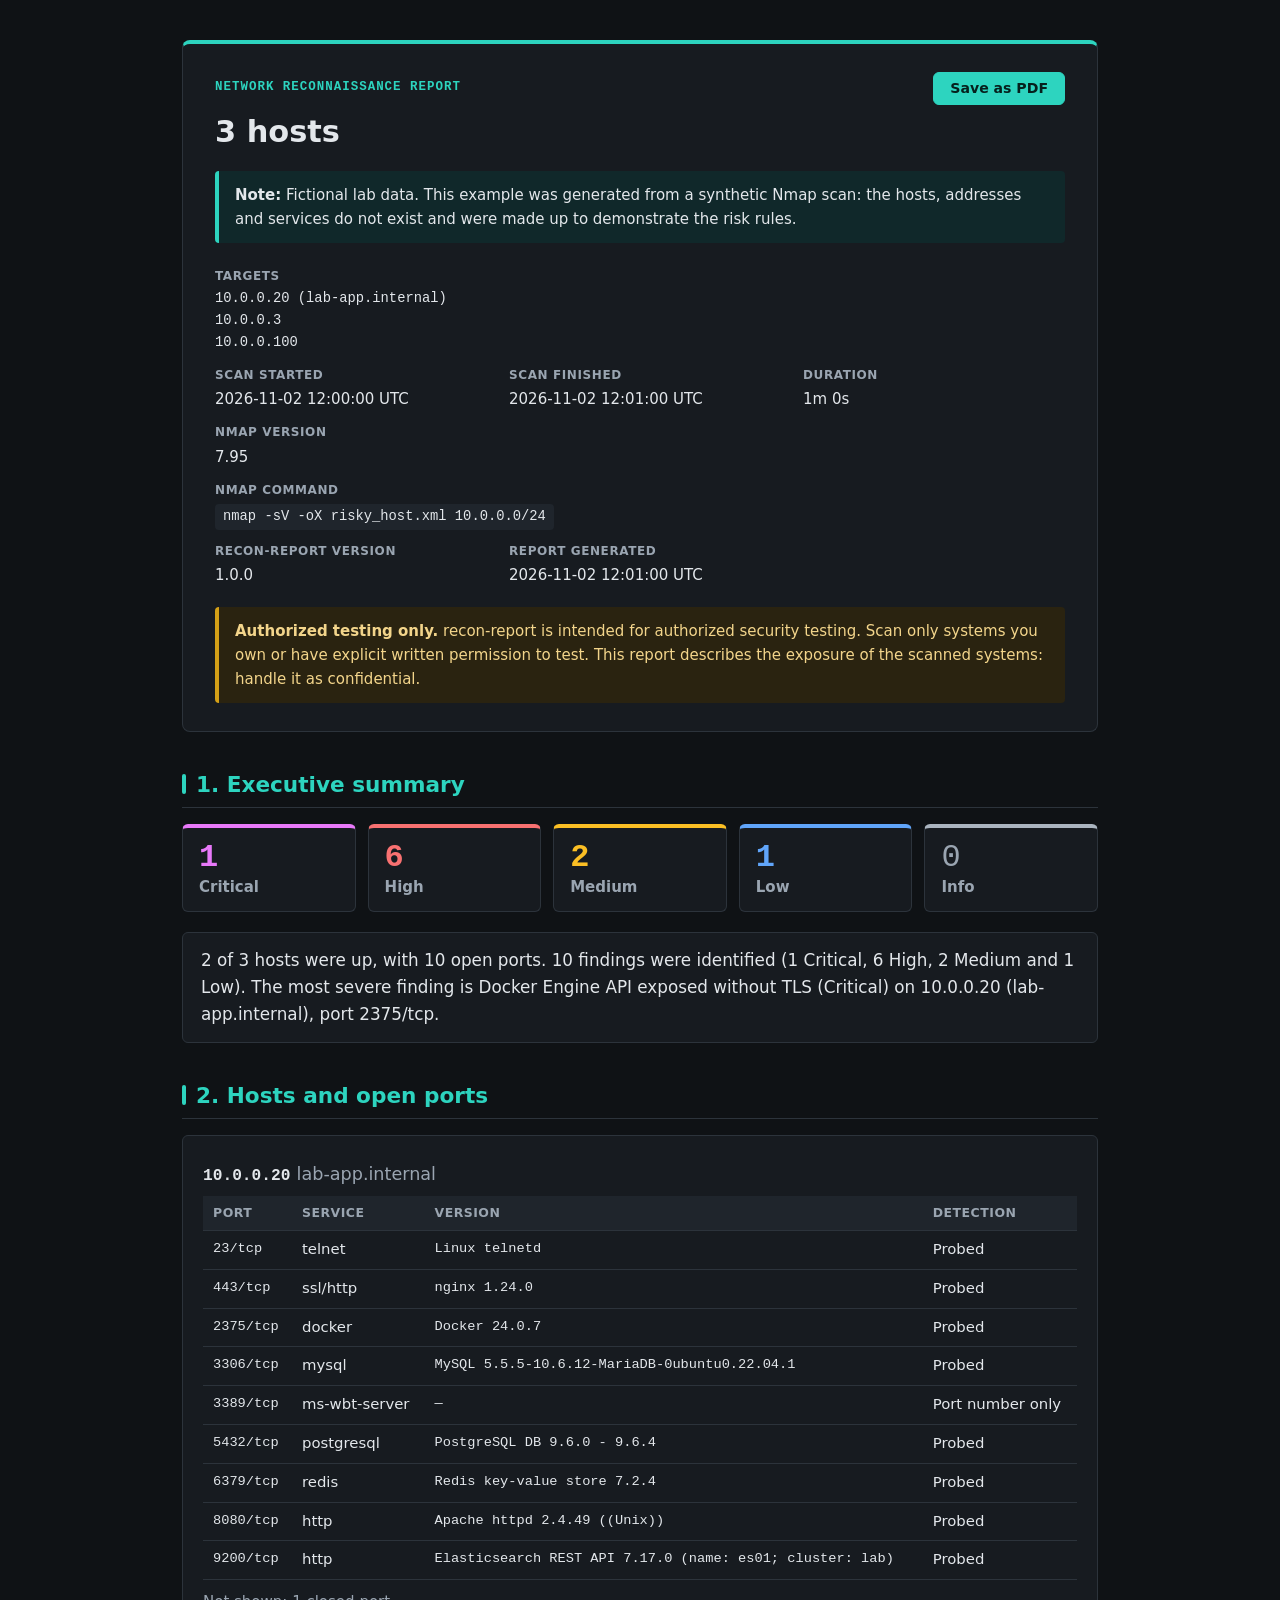
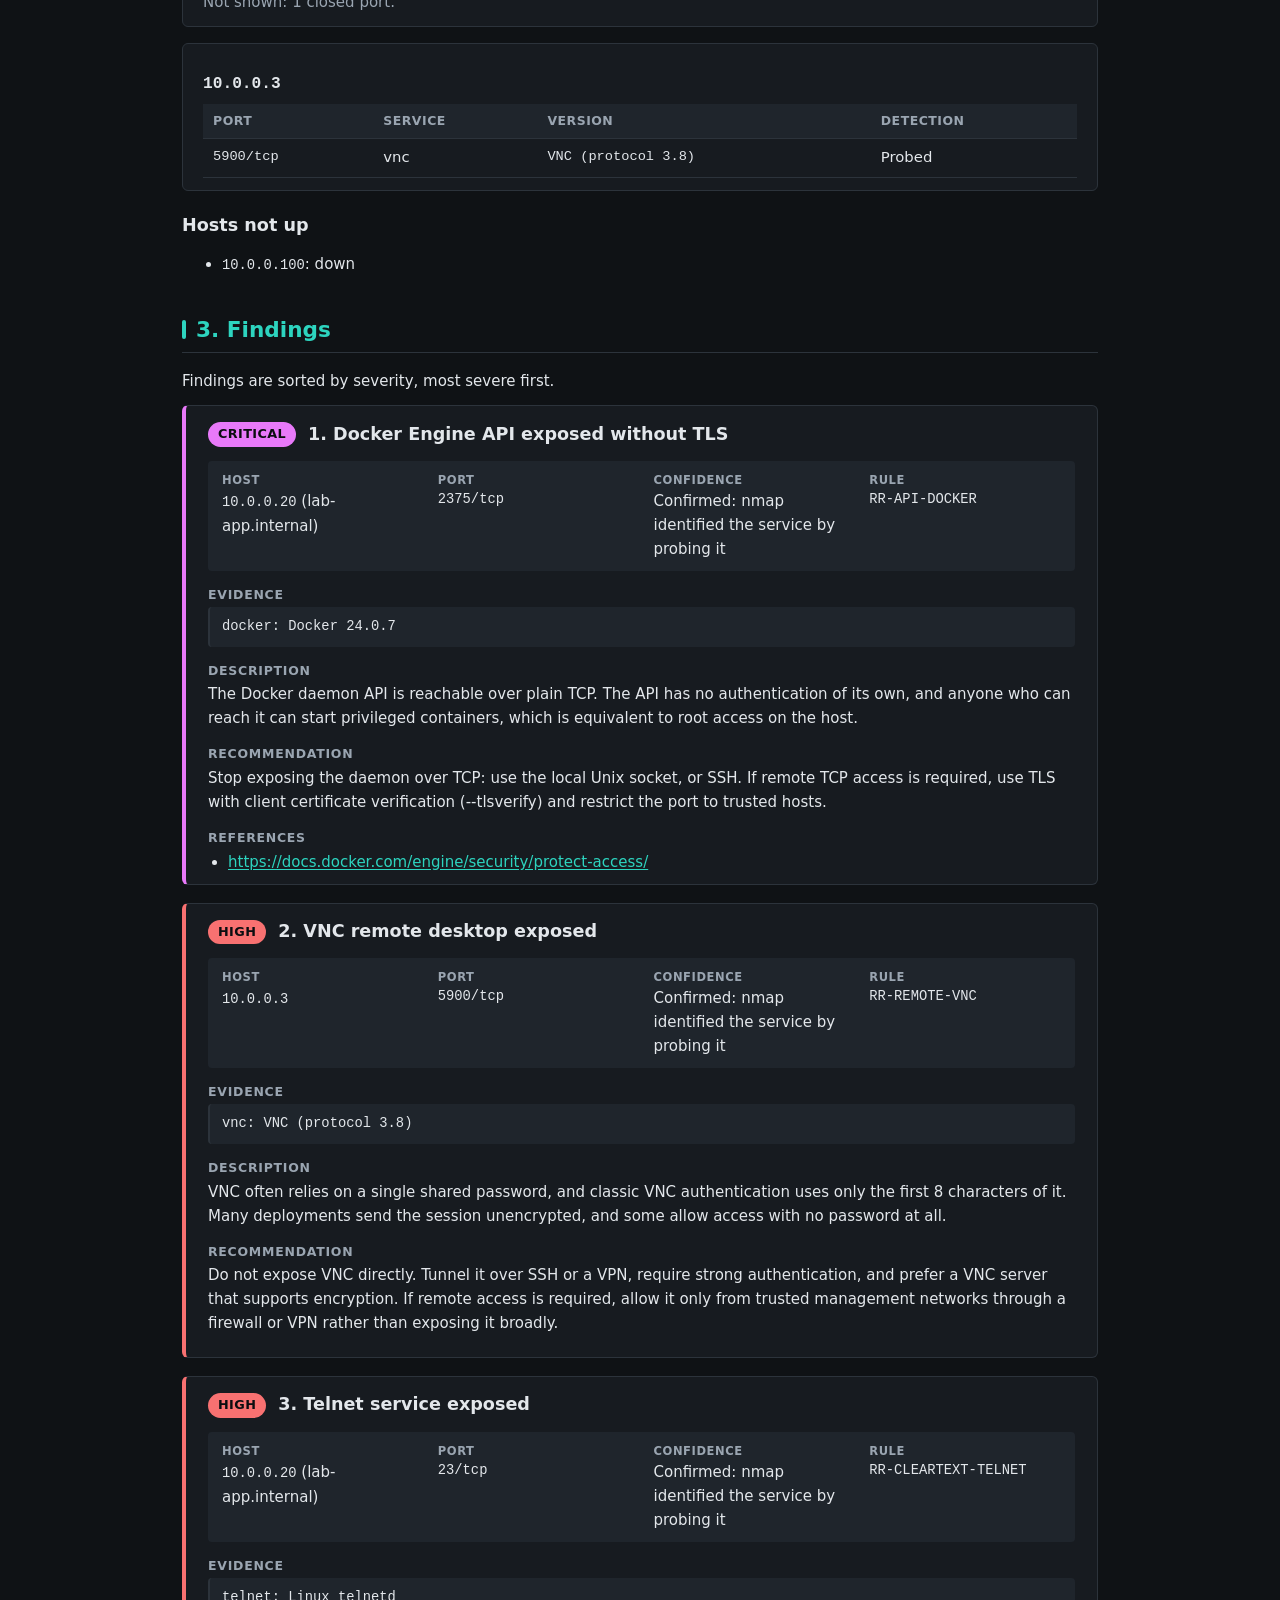
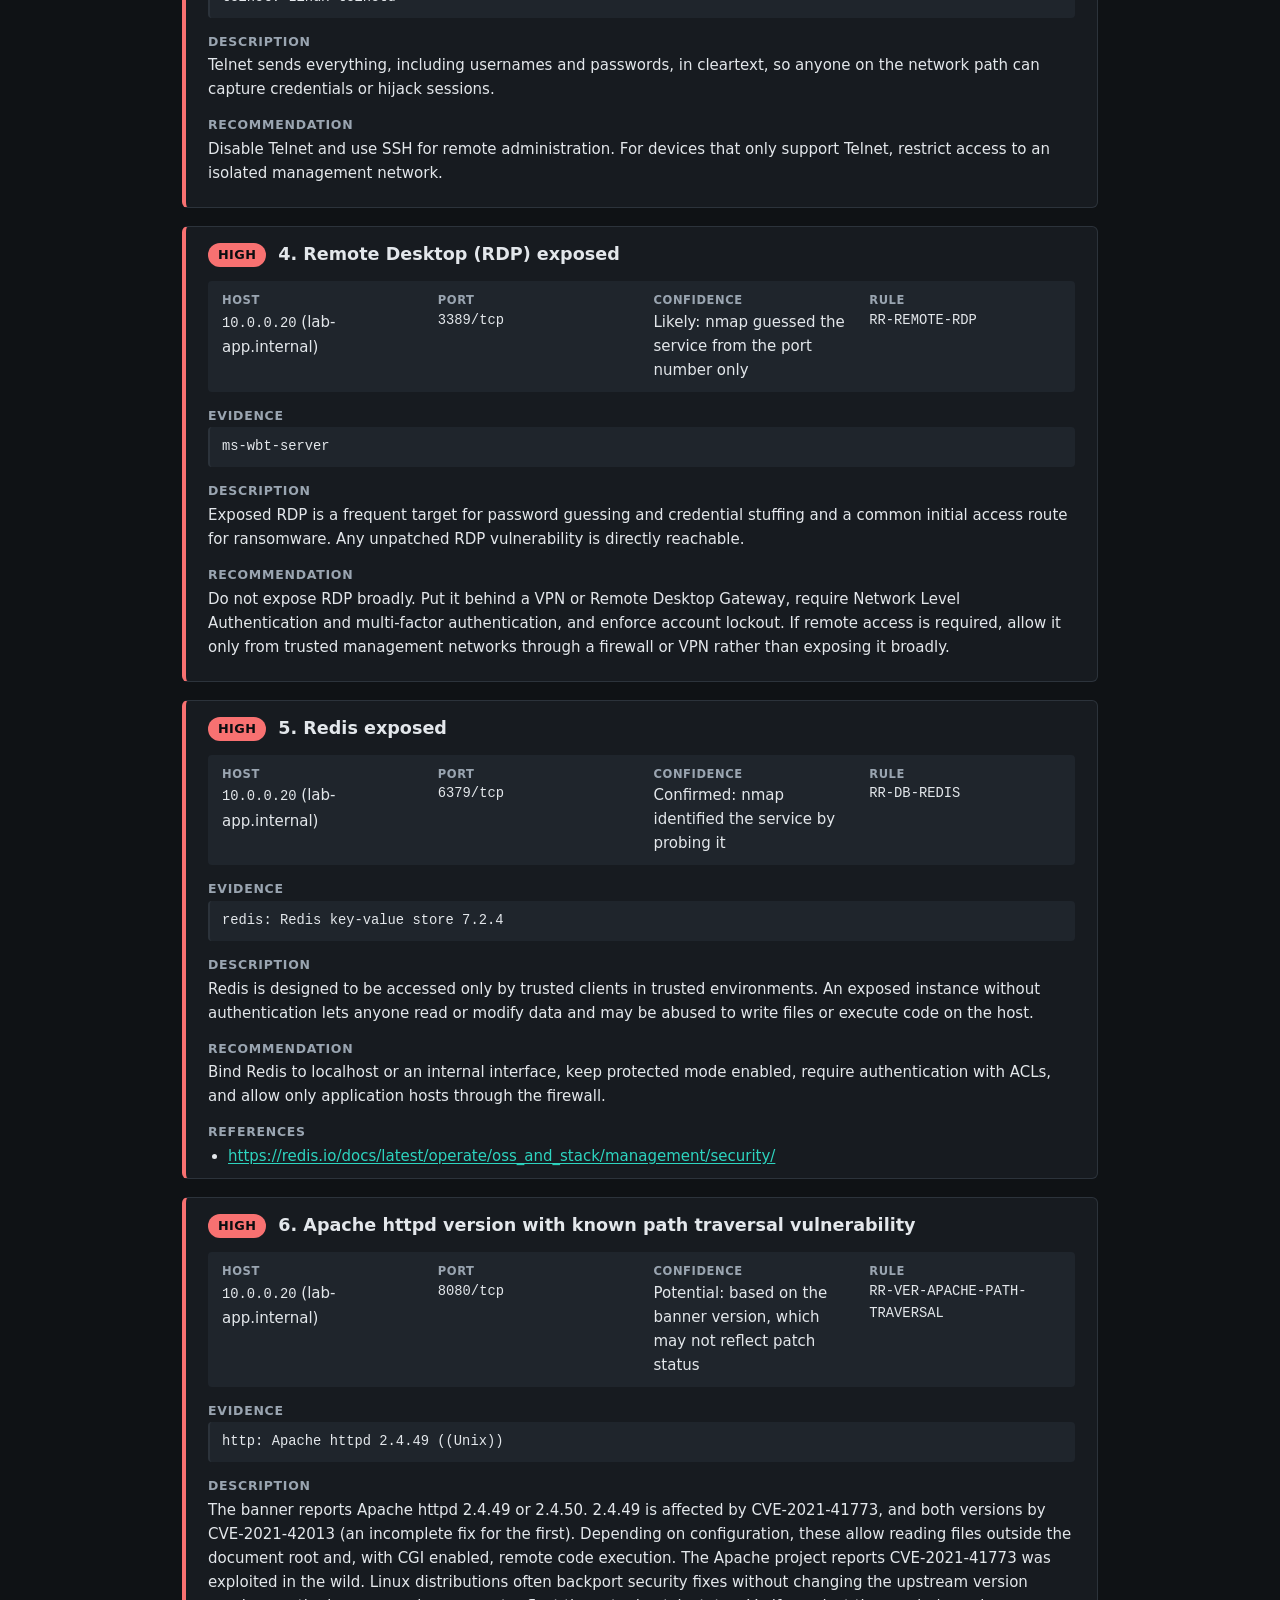
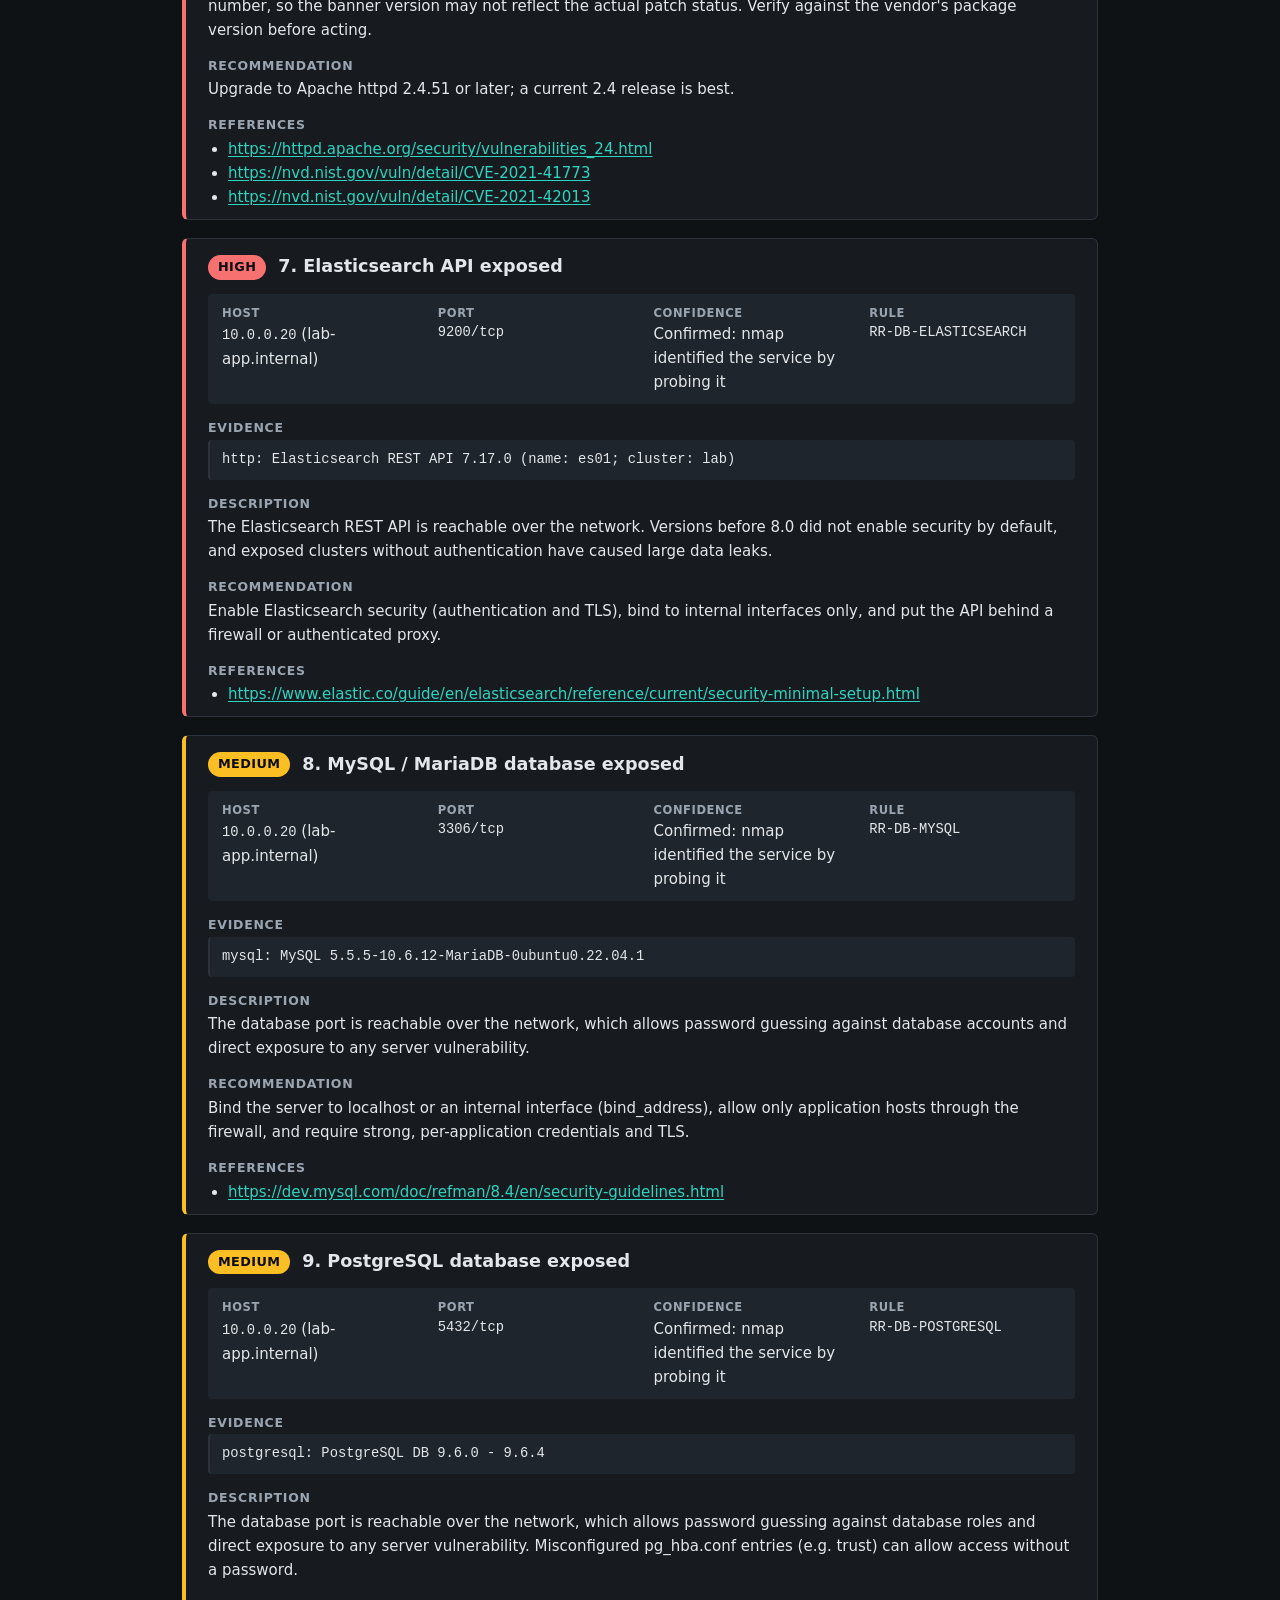
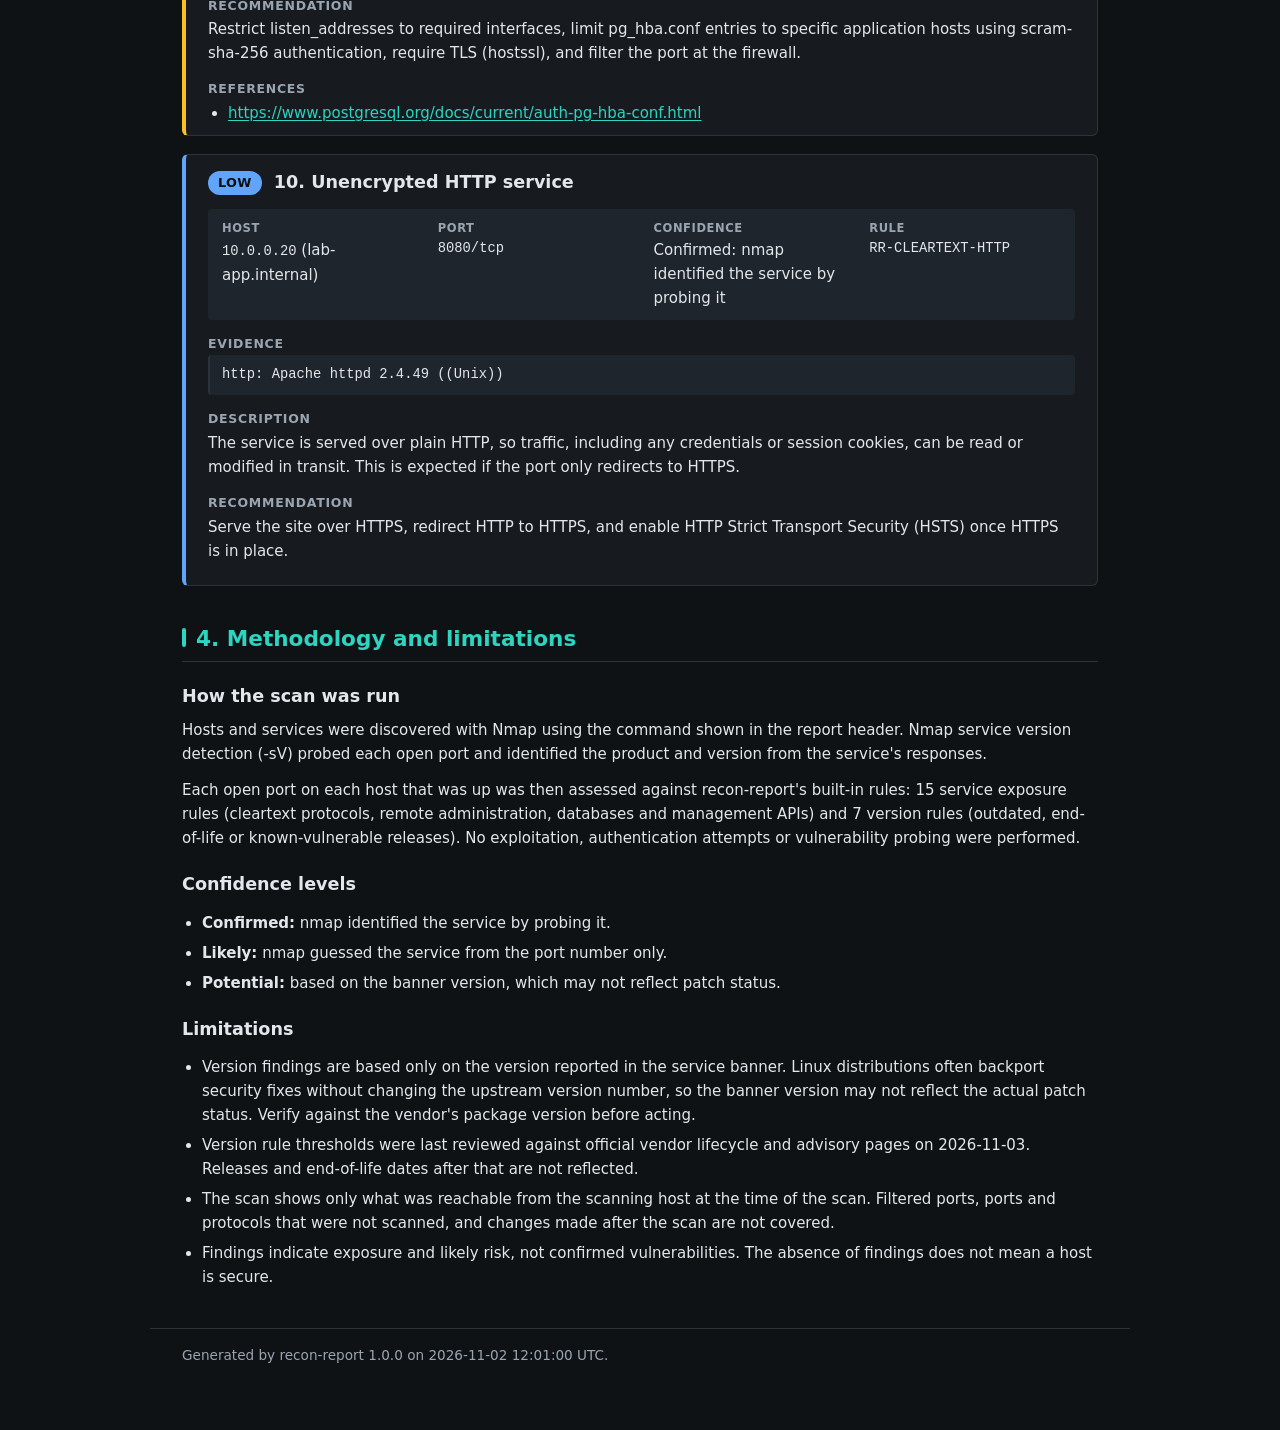
==== commit 2b7bac70: "chore(release): bump version to 1.0.0 Regenerate the example reports so they show the new version.  " ====
--- a/examples/lab-risky-host.html
+++ b/examples/lab-risky-host.html
@@ -6,7 +6,7 @@
 <meta name="referrer" content="no-referrer">
 <meta name="viewport" content="width=device-width, initial-scale=1">
 <meta name="color-scheme" content="dark">
-<meta name="generator" content="recon-report 0.1.0">
+<meta name="generator" content="recon-report 1.0.0">
 <title>Reconnaissance report: 3 hosts</title>
 <style>/* recon-report HTML report. Inlined into the page and allowed by its CSP hash.
    No external fonts, images or imports: the report must stay self-contained.
@@ -386,7 +386,7 @@
 <div><dt>Duration</dt><dd>1m 0s</dd></div>
 <div><dt>Nmap version</dt><dd>7.95</dd></div>
 <div class="wide"><dt>Nmap command</dt><dd><code>nmap -sV -oX risky_host.xml 10.0.0.0/24</code></dd></div>
-<div><dt>recon-report version</dt><dd>0.1.0</dd></div>
+<div><dt>recon-report version</dt><dd>1.0.0</dd></div>
 <div><dt>Report generated</dt><dd>2026-11-02 12:01:00 UTC</dd></div>
 </dl>
 <p class="notice notice-auth" role="note"><strong>Authorized testing only.</strong> recon-report is intended for authorized security testing. Scan only systems you own or have explicit written permission to test. This report describes the exposure of the scanned systems: handle it as confidential.</p>
@@ -678,7 +678,7 @@
 
 </main>
 <footer class="report-footer">
-<p>Generated by recon-report 0.1.0 on 2026-11-02 12:01:00 UTC.</p>
+<p>Generated by recon-report 1.0.0 on 2026-11-02 12:01:00 UTC.</p>
 </footer>
 <script>"use strict";
 // The report's only script, allowed by its CSP hash. The button starts hidden so
